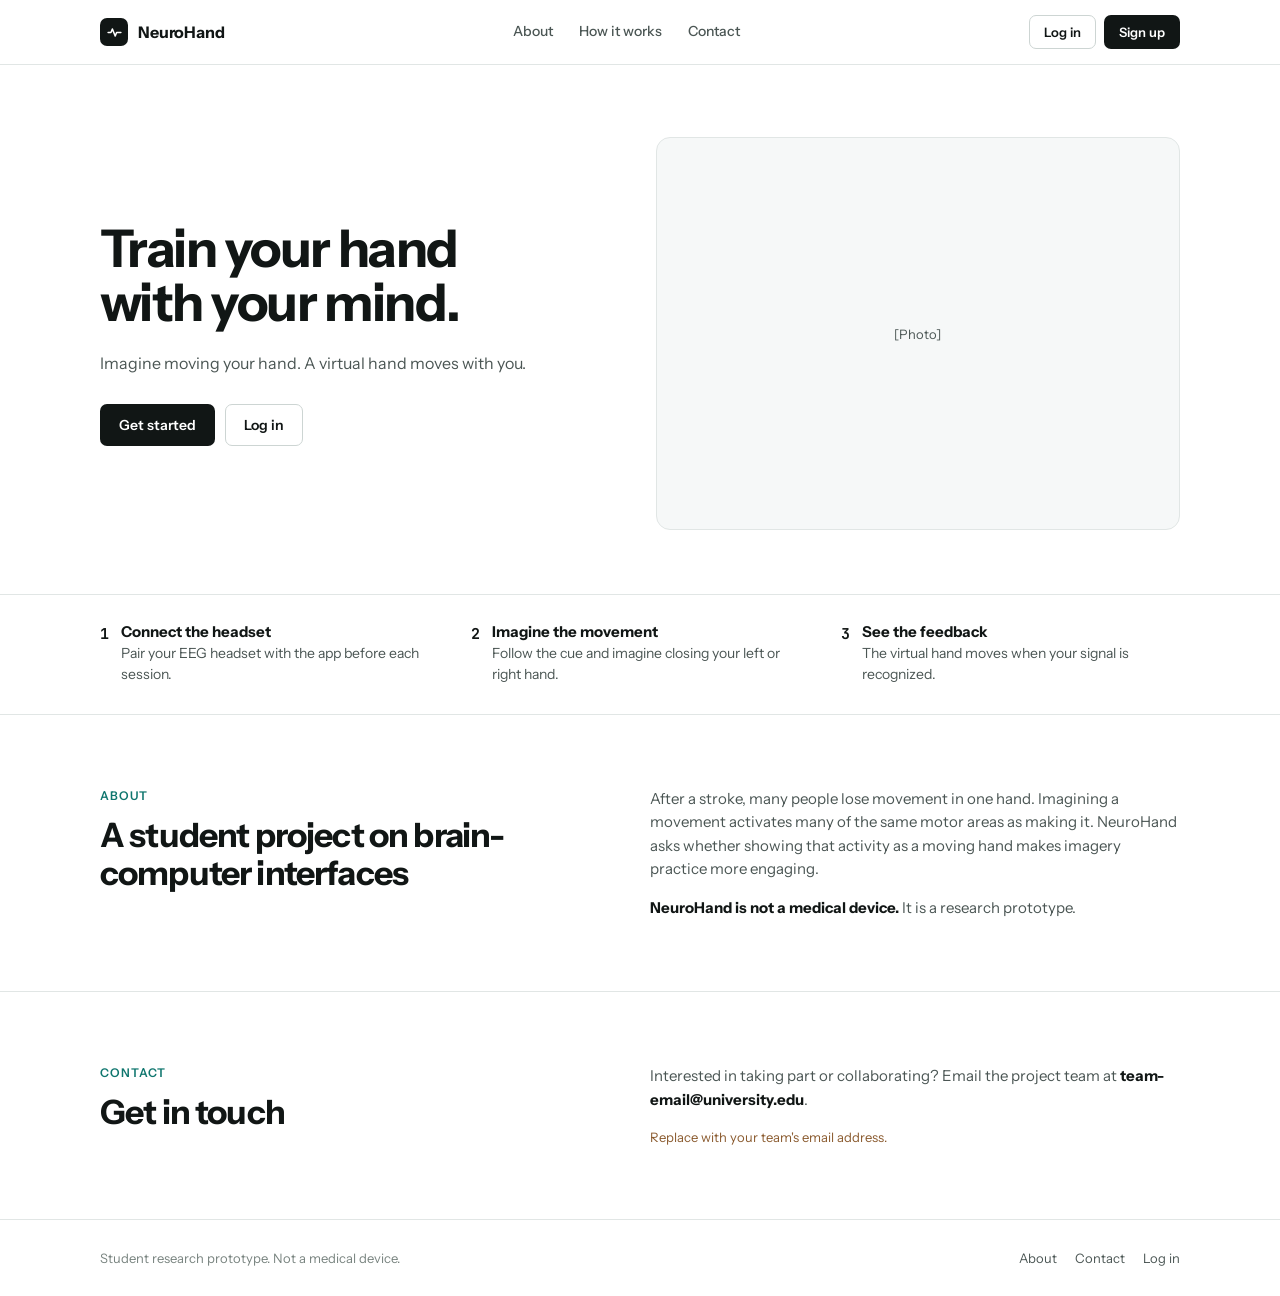
==== index.html @ 87b49965 "Bundle hand models as a script so every host serves them Co-Authored-By: Claude Opus 5.5 <noreply@an" ====
<!doctype html>
<html lang="en">
<head>
  <meta charset="utf-8">
  <meta name="viewport" content="width=device-width, initial-scale=1, viewport-fit=cover">
  <title>NeuroHand</title>
  <script>try{var d=document.documentElement,t=localStorage.getItem("nh.theme");if(t==="light"||t==="dark"||t==="walnut")d.setAttribute("data-nh-theme",t);if(localStorage.getItem("nh.textsize")==="large")d.classList.add("large-text");if(localStorage.getItem("nh.lang")==="th"){d.lang="th";d.classList.add("nh-i18n-wait");setTimeout(function(){d.classList.remove("nh-i18n-wait")},1500);var l=document.createElement("link");l.rel="stylesheet";l.href="https://fonts.googleapis.com/css2?family=IBM+Plex+Sans+Thai:wght@400;500;600;700&display=swap";document.head.appendChild(l)}}catch(e){}</script>
  <link rel="preconnect" href="https://fonts.googleapis.com">
  <link rel="preconnect" href="https://fonts.gstatic.com" crossorigin>
  <link rel="stylesheet" href="https://fonts.googleapis.com/css2?family=Instrument+Sans:wght@400;500;600;700&family=JetBrains+Mono:wght@400;500;600&display=swap">
  <link rel="stylesheet" href="css/style.css?v=20261105d">
</head>
<body>
<header class="site-header"><div class="wrap header-row">
    <a class="logo" href="index.html"><span class="logo-mark"><svg class="icon" viewBox="0 0 24 24" aria-hidden="true"><path d="M3 12h4l2-5 4 10 2-5h6"/></svg></span>NeuroHand</a>
    <nav class="site-nav" id="site-nav" aria-label="Main"><a href="#about">About</a><a href="#how">How it works</a><a href="#contact">Contact</a></nav>
    <div class="header-actions"><a class="btn btn-ghost btn-sm" href="login.html">Log in</a><a class="btn btn-primary btn-sm" href="login.html?mode=signup">Sign up</a></div>
    <button class="icon-btn menu-btn" data-toggle="site-nav" aria-label="Menu" aria-expanded="false" aria-controls="site-nav"><svg class="icon" viewBox="0 0 24 24" aria-hidden="true"><path d="M3 6h18M3 12h18M3 18h18"/></svg></button>
  </div></header>

  <main id="main">
    <section class="hero"><div class="wrap hero-grid">
      <div>
        <h1>Train your hand with your mind.</h1>
        <p class="lede">Imagine moving your hand. A virtual hand moves with you.</p>
        <div class="hero-actions"><a class="btn btn-primary" href="login.html?mode=signup">Get started</a><a class="btn btn-ghost" href="login.html">Log in</a></div>
      </div>
      <figure style="margin:0">
        <!-- Replace this box with: <img src="images/session.jpg" alt="Participant wearing the EEG headset during a training session"> -->
        <div class="photo-slot">[Photo]</div>
      </figure>
    </div></section>

    <div class="steps-band" id="how"><div class="wrap steps">
      <div class="step"><span class="n">1</span><div><h3>Connect the headset</h3><p>Pair your EEG headset with the app before each session.</p></div></div>
      <div class="step"><span class="n">2</span><div><h3>Imagine the movement</h3><p>Follow the cue and imagine closing your left or right hand.</p></div></div>
      <div class="step"><span class="n">3</span><div><h3>See the feedback</h3><p>The virtual hand moves when your signal is recognized.</p></div></div>
    </div></div>

    <section class="section" id="about"><div class="wrap two-col">
      <div><p class="eyebrow">About</p><h2>A student project on brain-computer interfaces</h2></div>
      <div class="prose"><p>After a stroke, many people lose movement in one hand. Imagining a movement activates many of the same motor areas as making it. NeuroHand asks whether showing that activity as a moving hand makes imagery practice more engaging.</p>
        <p><strong>NeuroHand is not a medical device.</strong> It is a research prototype.</p></div>
    </div></section>

    <section class="section" id="contact"><div class="wrap two-col">
      <div><p class="eyebrow">Contact</p><h2>Get in touch</h2></div>
      <div class="prose"><p>Interested in taking part or collaborating? Email the project team at <strong>team-email@university.edu</strong>.</p>
        <p class="note">Replace with your team's email address.</p></div>
    </div></section>
  </main>

  <footer class="site-footer"><div class="wrap footer-row">
    <span>Student research prototype. Not a medical device.</span>
    <nav aria-label="Footer"><a href="#about">About</a><a href="#contact">Contact</a><a href="login.html">Log in</a></nav>
  </div></footer>
  <script src="js/main.js?v=20261105d"></script>
  <script src="js/i18n.js?v=20261105d"></script>
</body>
</html>
---- css/style.css ----
/* NeuroHand — clinical-calm layout: white public site, quiet grey app canvas with white panels, teal only for signal and action. */
:root {
  --bg: #ffffff;
  --bg-app: #f4f6f6;
  --surface: #ffffff;
  --surface-2: #f6f8f8;
  --line: #e1e6e5;
  --line-strong: #cdd5d3;
  --ink: #111615;
  --ink-2: #4b5654;
  --ink-3: #78837f;
  --teal: #0f766e;
  --teal-strong: #0b5b55;
  --teal-soft: #e6f2f0;
  --teal-line: #9ccfc7;
  --btn: #111615;
  --btn-ink: #ffffff;
  --on-teal: #ffffff;
  --note: #8a5a2e;
  --ok: #1d8a58;
  --warn: #b7791f;
  --bad: #c2410c;
  --ok-soft: #e4f4ec;
  --warn-soft: #fbf1df;
  --bad-soft: #fde9df;
  --trace: #6b7673;
  --focus: #0f766e;

  --font: "Instrument Sans", ui-sans-serif, system-ui, -apple-system, "Segoe UI", Roboto, sans-serif;
  --mono: "JetBrains Mono", ui-monospace, SFMono-Regular, Menlo, Consolas, monospace;

  --r-sm: 7px;
  --r: 10px;
  --r-lg: 14px;
}
@media (prefers-color-scheme: dark) {
  :root:not([data-theme="light"]):not([data-nh-theme="light"]) {
    --bg: #0c1110; --bg-app: #0a0f0e; --surface: #131a19; --surface-2: #182120;
    --line: #243030; --line-strong: #344341; --ink: #e8eeec; --ink-2: #aab6b2; --ink-3: #7d8a86;
    --teal: #3dbcaa; --teal-strong: #6fd6c6; --teal-soft: #13302c; --teal-line: #2b6c62;
    --btn: #e8eeec; --btn-ink: #0c1110; --on-teal: #0a0f0e; --note: #d9a874;
    --ok: #4cc38a; --warn: #e3ac55; --bad: #f08b5f;
    --ok-soft: #12291f; --warn-soft: #2b2212; --bad-soft: #2e1a12; --trace: #8d9a96; --focus: #6fd6c6;
    color-scheme: dark;
  }
}
:root[data-theme="dark"], :root[data-nh-theme="dark"] {
  --bg: #0c1110; --bg-app: #0a0f0e; --surface: #131a19; --surface-2: #182120;
  --line: #243030; --line-strong: #344341; --ink: #e8eeec; --ink-2: #aab6b2; --ink-3: #7d8a86;
  --teal: #3dbcaa; --teal-strong: #6fd6c6; --teal-soft: #13302c; --teal-line: #2b6c62;
  --btn: #e8eeec; --btn-ink: #0c1110; --on-teal: #0a0f0e; --note: #d9a874;
  --ok: #4cc38a; --warn: #e3ac55; --bad: #f08b5f;
  --ok-soft: #12291f; --warn-soft: #2b2212; --bad-soft: #2e1a12; --trace: #8d9a96; --focus: #6fd6c6;
  color-scheme: dark;
}
:root.large-text { font-size: 112.5%; }

*, *::before, *::after { box-sizing: border-box; }
[hidden] { display: none !important; }
html, body { height: 100%; }
body {
  margin: 0;
  background: var(--bg);
  color: var(--ink);
  font-family: var(--font);
  font-size: 0.9375rem;
  line-height: 1.55;
  -webkit-font-smoothing: antialiased;
}
body.in-app { background: var(--bg-app); }
h1, h2, h3, h4 { margin: 0; line-height: 1.15; text-wrap: balance; font-weight: 700; letter-spacing: -0.015em; }
p { margin: 0; }
a { color: var(--teal); text-decoration: none; }
a:hover { text-decoration: underline; }
img { max-width: 100%; }
:focus-visible { outline: 2px solid var(--focus); outline-offset: 2px; border-radius: 4px; }
.num, .mono { font-family: var(--mono); font-variant-numeric: tabular-nums; }
.tnum { font-variant-numeric: tabular-nums; }
.muted { color: var(--ink-2); }
.subtle { color: var(--ink-3); }
.note { color: var(--note); font-size: 0.8125rem; }
.sr-only { position: absolute; width: 1px; height: 1px; overflow: hidden; clip: rect(0 0 0 0); white-space: nowrap; }

.wrap {
  width: 100%;
  max-width: 1120px;
  margin-inline: auto;
  padding-left: max(20px, env(safe-area-inset-left, 0px));
  padding-right: max(20px, env(safe-area-inset-right, 0px));
}

/* ---------- Buttons & form controls ---------- */
.btn {
  display: inline-flex; align-items: center; justify-content: center; gap: 8px;
  min-height: 42px; padding: 0 18px;
  border-radius: var(--r-sm); border: 1px solid transparent;
  font: 600 0.875rem/1 var(--font); cursor: pointer;
  text-decoration: none !important; white-space: nowrap;
  transition: background-color .15s, border-color .15s, color .15s;
}
.btn-primary { background: var(--btn); color: var(--btn-ink); }
.btn-primary:hover { background: var(--teal); color: var(--on-teal); }
.btn-ghost { background: var(--surface); color: var(--ink); border-color: var(--line-strong); }
.btn-ghost:hover { border-color: var(--ink-3); }
.btn-teal { background: var(--teal); color: var(--on-teal); }
.btn-teal:hover { opacity: .9; }
.btn-danger { background: var(--surface); color: var(--bad); border-color: var(--line-strong); }
.btn-danger:hover { border-color: var(--bad); }
.btn-sm { min-height: 34px; padding: 0 14px; font-size: 0.8125rem; }
.btn-block { width: 100%; }
.btn[disabled] { opacity: .45; cursor: not-allowed; }
.link-btn { background: none; border: 0; padding: 0; font: inherit; color: var(--teal); cursor: pointer; font-weight: 600; }
.link-btn:hover { text-decoration: underline; }
.icon-btn {
  display: inline-grid; place-items: center; width: 38px; height: 38px;
  border-radius: var(--r-sm); border: 1px solid var(--line); background: var(--surface); color: var(--ink); cursor: pointer;
}
.icon { width: 18px; height: 18px; flex: none; fill: none; stroke: currentColor; stroke-width: 1.8; stroke-linecap: round; stroke-linejoin: round; }

.field { display: grid; gap: 6px; }
.field-row { display: flex; justify-content: space-between; align-items: baseline; gap: 12px; }
label, .label { font-size: 0.8125rem; font-weight: 600; }
.hint { font-size: 0.8125rem; color: var(--ink-3); }
.input, select.input, textarea.input {
  width: 100%; min-height: 44px; padding: 10px 12px;
  border: 1px solid var(--line-strong); border-radius: var(--r-sm);
  background: var(--surface); color: var(--ink); font: 400 0.9375rem/1.4 var(--font);
}
textarea.input { min-height: 120px; resize: vertical; }
.input:focus { outline: none; border-color: var(--teal); box-shadow: 0 0 0 3px var(--teal-soft); }
.input[aria-invalid="true"] { border-color: var(--bad); }
.error-text { color: var(--bad); font-size: 0.8125rem; }
.check { display: flex; gap: 10px; align-items: flex-start; font-weight: 400; font-size: 0.875rem; color: var(--ink-2); }
.check input { margin-top: 3px; accent-color: var(--teal); width: 16px; height: 16px; }

.role-options { display: grid; gap: 8px; }
.role-option {
  display: flex; gap: 12px; align-items: flex-start; padding: 12px 14px;
  border: 1px solid var(--line-strong); border-radius: var(--r); cursor: pointer; background: var(--surface);
  font-weight: 400;
}
.role-option input { margin-top: 4px; accent-color: var(--teal); width: 16px; height: 16px; }
.role-option strong { display: block; font-size: 0.9rem; }
.role-option span { font-size: 0.8125rem; color: var(--ink-2); }
.role-option:has(input:checked) { border-color: var(--teal); background: var(--teal-soft); }

.seg { display: inline-flex; border: 1px solid var(--line-strong); border-radius: var(--r-sm); overflow: hidden; background: var(--surface); }
.seg button {
  border: 0; background: none; padding: 8px 14px; font: 600 0.8125rem var(--font); color: var(--ink-2); cursor: pointer;
}
.seg button + button { border-left: 1px solid var(--line); }
.seg button[aria-pressed="true"] { background: var(--ink); color: var(--bg); }

.switch { position: relative; display: inline-flex; align-items: center; gap: 10px; cursor: pointer; font-weight: 500; font-size: 0.875rem; }
.switch input { position: absolute; opacity: 0; width: 1px; height: 1px; }
.switch .track { width: 38px; height: 22px; border-radius: 999px; background: var(--line-strong); position: relative; transition: background .15s; flex: none; }
.switch .track::after { content: ""; position: absolute; top: 3px; left: 3px; width: 16px; height: 16px; border-radius: 50%; background: var(--surface); transition: transform .15s; box-shadow: 0 1px 2px rgba(0,0,0,.2); }
.switch input:checked + .track { background: var(--teal); }
.switch input:checked + .track::after { transform: translateX(16px); }
.switch input:focus-visible + .track { outline: 2px solid var(--focus); outline-offset: 2px; }

input[type="range"] { accent-color: var(--teal); width: 100%; }

/* ---------- Status chips ---------- */
.chip { display: inline-flex; align-items: center; gap: 6px; font-size: 0.75rem; font-weight: 600; padding: 3px 9px; border-radius: 999px; background: var(--surface-2); color: var(--ink-2); white-space: nowrap; }
.chip.ok { background: var(--ok-soft); color: var(--ok); }
.chip.warn { background: var(--warn-soft); color: var(--warn); }
.chip.bad { background: var(--bad-soft); color: var(--bad); }
.chip.teal { background: var(--teal-soft); color: var(--teal); }
.dot { width: 7px; height: 7px; border-radius: 50%; background: currentColor; flex: none; }
.status { display: inline-flex; align-items: center; gap: 6px; font-size: 0.8125rem; font-weight: 600; }
.status.ok { color: var(--ok); }
.status.off { color: var(--ink-3); }
.status.off .dot { background: transparent; border: 1.5px solid currentColor; }
.status.warn { color: var(--warn); }
.q-good { color: var(--ok); } .q-fair { color: var(--warn); } .q-poor { color: var(--bad); }

/* ---------- Public site ---------- */
.site-header { border-bottom: 1px solid var(--line); background: var(--bg); position: sticky; top: env(safe-area-inset-top, 0px); z-index: 20; }
.header-row { display: flex; align-items: center; gap: 24px; min-height: 64px; }
.logo { display: inline-flex; align-items: center; gap: 10px; font-weight: 700; font-size: 1rem; color: var(--ink); text-decoration: none !important; letter-spacing: -0.01em; }
.logo-mark { width: 28px; height: 28px; border-radius: 7px; background: var(--btn); color: var(--btn-ink); display: grid; place-items: center; }
.logo-mark .icon { width: 17px; height: 17px; stroke-width: 2.2; }
.site-nav { display: flex; gap: 26px; margin-inline: auto; }
.site-nav a { color: var(--ink-2); font-size: 0.875rem; font-weight: 500; }
.site-nav a:hover, .site-nav a[aria-current="page"] { color: var(--ink); text-decoration: none; }
.site-nav a[aria-current="page"] { box-shadow: inset 0 -2px 0 var(--teal); padding-bottom: 4px; }
.header-actions { display: flex; gap: 8px; }
.menu-btn { display: none; }
@media (max-width: 820px) {
  .site-nav { display: none; position: absolute; left: 0; right: 0; top: 64px; flex-direction: column; gap: 0; background: var(--bg); border-bottom: 1px solid var(--line); padding: 8px max(20px, env(safe-area-inset-left, 0px)) 16px; }
  .site-nav.open { display: flex; }
  .site-nav a { padding: 10px 0; font-size: 1rem; }
  .site-nav a[aria-current="page"] { box-shadow: none; color: var(--teal); }
  .menu-btn { display: inline-grid; margin-left: auto; }
  .header-actions .btn-ghost { display: none; }
}

.hero { padding-block: 72px 64px; }
.hero-grid { display: grid; grid-template-columns: 1fr 1.05fr; gap: 56px; align-items: center; }
.hero h1 { font-size: clamp(2.2rem, 4.6vw, 3.25rem); letter-spacing: -0.03em; line-height: 1.05; }
.hero .lede { margin-top: 20px; color: var(--ink-2); font-size: 1rem; max-width: 34em; }
.hero-actions { display: flex; gap: 10px; flex-wrap: wrap; margin-top: 28px; }
.hero .note { margin-top: 18px; }
.photo-slot {
  aspect-ratio: 4 / 3; max-width: 100%; border-radius: var(--r-lg); background: var(--surface-2);
  border: 1px solid var(--line); display: grid; place-items: center; text-align: center; padding: 24px;
  font-size: 0.8125rem; color: var(--ink-2);
}
.photo-caption { margin-top: 10px; }

.steps-band { border-top: 1px solid var(--line); border-bottom: 1px solid var(--line); background: var(--bg); }
.steps { display: grid; grid-template-columns: repeat(3, 1fr); gap: 32px; padding-block: 28px; }
.step { display: grid; grid-template-columns: auto 1fr; gap: 12px; }
.step .n { font-weight: 700; font-family: var(--mono); color: var(--ink); }
.step h3 { font-size: 0.9375rem; letter-spacing: 0; }
.step p { font-size: 0.875rem; color: var(--ink-2); margin-top: 2px; }

.section { padding-block: 72px; }
.section + .section { border-top: 1px solid var(--line); }
.section-head { max-width: 640px; margin-bottom: 36px; }
.eyebrow { font-size: 0.75rem; font-weight: 600; text-transform: uppercase; letter-spacing: 0.08em; color: var(--teal); margin-bottom: 10px; }
.section h2 { font-size: clamp(1.6rem, 3vw, 2.1rem); letter-spacing: -0.025em; }
.section-head p { margin-top: 12px; color: var(--ink-2); }
.two-col { display: grid; grid-template-columns: 1fr 1fr; gap: 20px; }
.panel { background: var(--surface); border: 1px solid var(--line); border-radius: var(--r-lg); padding: 24px; min-width: 0; }
.panel h3 { font-size: 1.05rem; }
.panel p { color: var(--ink-2); margin-top: 8px; }
.ticks { list-style: none; padding: 0; margin: 14px 0 0; display: grid; gap: 8px; }
.ticks li { display: flex; gap: 10px; font-size: 0.875rem; color: var(--ink-2); }
.ticks li::before { content: ""; width: 6px; height: 6px; border-radius: 50%; background: var(--teal); margin-top: 8px; flex: none; }

.page-hero { padding-block: 64px 24px; }
.page-hero h1 { font-size: clamp(2rem, 4vw, 2.75rem); letter-spacing: -0.03em; }
.page-hero p { margin-top: 14px; color: var(--ink-2); max-width: 40em; font-size: 1rem; }
.prose { max-width: 680px; display: grid; gap: 16px; color: var(--ink-2); }
.prose h2 { color: var(--ink); font-size: 1.35rem; margin-top: 20px; }
.prose strong { color: var(--ink); }

.pipeline { display: grid; grid-template-columns: repeat(5, 1fr); gap: 0; border: 1px solid var(--line); border-radius: var(--r-lg); overflow: hidden; background: var(--surface); }
.pipe { padding: 20px; border-right: 1px solid var(--line); min-width: 0; }
.pipe:last-child { border-right: 0; }
.pipe .n { font-family: var(--mono); font-size: 0.75rem; color: var(--teal); font-weight: 500; }
.pipe h3 { font-size: 0.95rem; margin-top: 6px; }
.pipe p { font-size: 0.8125rem; color: var(--ink-2); margin-top: 6px; }
.pipe .spec { font-family: var(--mono); font-size: 0.75rem; color: var(--ink); margin-top: 10px; background: var(--surface-2); border-radius: 5px; padding: 6px 8px; }

.timeline { display: flex; height: 54px; border-radius: var(--r); overflow: hidden; border: 1px solid var(--line); }
.timeline div { display: grid; align-content: center; padding: 0 12px; font-size: 0.8125rem; font-weight: 600; border-right: 1px solid var(--line); min-width: 0; }
.timeline div:last-child { border-right: 0; }
.timeline small { font-family: var(--mono); font-weight: 400; color: var(--ink-2); font-size: 0.72rem; }
.tl-rest { background: var(--surface-2); }
.tl-cue { background: var(--surface); }
.tl-mi { background: var(--teal-soft); color: var(--teal-strong); }
.tl-fb { background: var(--surface); }

.refs { display: grid; gap: 14px; padding: 0; margin: 0; list-style: none; counter-reset: ref; }
.refs li { counter-increment: ref; display: grid; grid-template-columns: 28px 1fr; font-size: 0.875rem; color: var(--ink-2); }
.refs li::before { content: "[" counter(ref) "]"; font-family: var(--mono); font-size: 0.75rem; color: var(--ink-3); padding-top: 2px; }
.refs em { color: var(--ink); font-style: normal; font-weight: 600; }

.phase-list { display: grid; gap: 0; border-left: 2px solid var(--line); margin-left: 6px; }
.phase { position: relative; padding: 0 0 26px 24px; }
.phase::before { content: ""; position: absolute; left: -7px; top: 4px; width: 12px; height: 12px; border-radius: 50%; background: var(--surface); border: 2px solid var(--line-strong); }
.phase.now::before { background: var(--teal); border-color: var(--teal); }
.phase h3 { font-size: 1rem; display: flex; gap: 10px; align-items: center; flex-wrap: wrap; }
.phase p { color: var(--ink-2); font-size: 0.875rem; margin-top: 4px; max-width: 60ch; }

.site-footer { border-top: 1px solid var(--line); padding-block: 28px; font-size: 0.8125rem; color: var(--ink-3); }
.footer-row { display: flex; justify-content: space-between; gap: 16px; flex-wrap: wrap; align-items: center; }
.footer-row nav { display: flex; gap: 18px; flex-wrap: wrap; }
.footer-row nav a { color: var(--ink-2); }

/* ---------- Auth ---------- */
.auth-page { min-height: 100%; display: flex; flex-direction: column; }
.auth-top { display: flex; justify-content: space-between; align-items: center; min-height: 64px; }
.auth-top a.back { color: var(--ink-2); font-size: 0.875rem; }
.auth-main { flex: 1; display: grid; place-items: start center; padding-block: 40px 64px; }
.auth-card { width: 100%; max-width: 400px; display: grid; gap: 18px; }
.auth-card h1 { font-size: 1.75rem; }
.auth-card .sub { font-size: 0.875rem; color: var(--ink-2); margin-top: 6px; }
.auth-card form { display: grid; gap: 16px; }
.form-msg { padding: 12px 14px; border-radius: var(--r); background: var(--teal-soft); color: var(--teal-strong); font-size: 0.875rem; }

/* ---------- App shell ---------- */
.app { display: grid; grid-template-columns: 228px 1fr; min-height: 100%; }
.sidebar {
  background: var(--surface); border-right: 1px solid var(--line); display: flex; flex-direction: column;
  padding: 16px 12px; position: sticky; top: 0; height: 100vh; height: 100dvh;
}
.sidebar .logo { padding: 4px 8px 20px; }
.side-nav { display: grid; gap: 2px; }
.side-nav a, .side-nav button {
  display: flex; align-items: center; gap: 10px; padding: 9px 10px; border-radius: var(--r-sm);
  color: var(--ink-2); font: 500 0.875rem var(--font); text-decoration: none !important; border: 0; background: none; cursor: pointer; width: 100%; text-align: left;
}
.side-nav a:hover, .side-nav button:hover { background: var(--surface-2); color: var(--ink); }
.side-nav a[aria-current="page"] { background: var(--btn); color: var(--btn-ink); }
.side-sep { height: 1px; background: var(--line); margin: 14px 4px; }
.side-foot { margin-top: auto; display: grid; gap: 14px; padding: 12px 6px 0; }
.side-device { font-size: 0.75rem; display: grid; gap: 4px; }
.side-device .row { display: flex; justify-content: space-between; align-items: center; gap: 8px; }
.side-device .meta { display: flex; gap: 12px; color: var(--ink-2); }
.user-chip { display: flex; gap: 10px; align-items: center; border-top: 1px solid var(--line); padding-top: 12px; }
.avatar { width: 30px; height: 30px; border-radius: 50%; background: var(--surface-2); border: 1px solid var(--line); display: grid; place-items: center; font-size: 0.7rem; font-weight: 700; flex: none; }
.user-chip strong { display: block; font-size: 0.8125rem; line-height: 1.2; }
.user-chip span { font-size: 0.75rem; color: var(--ink-3); }
.battery { display: inline-flex; align-items: center; gap: 5px; }
.batt { width: 20px; height: 10px; border: 1.5px solid currentColor; border-radius: 2px; position: relative; display: inline-block; color: var(--ink-2); }
.batt::after { content: ""; position: absolute; right: -4px; top: 2px; width: 2px; height: 3px; background: currentColor; border-radius: 0 1px 1px 0; }
.batt i { position: absolute; left: 1px; top: 1px; bottom: 1px; background: var(--ok); border-radius: 1px; }

.app-col { min-width: 0; }
.app-top { display: none; }
.main { min-width: 0; padding: 32px max(24px, env(safe-area-inset-right, 0px)) 48px max(24px, env(safe-area-inset-left, 0px)); }
.main-inner { max-width: 1080px; display: grid; gap: 20px; }
.page-title { display: flex; justify-content: space-between; align-items: flex-start; gap: 16px; flex-wrap: wrap; }
.page-title h1 { font-size: 1.75rem; }
.page-title p { color: var(--ink-2); margin-top: 6px; font-size: 0.9rem; max-width: 52ch; }

@media (max-width: 900px) {
  .app { grid-template-columns: 1fr; }
  .sidebar { position: fixed; inset: 0 auto 0 0; width: 260px; z-index: 40; transform: translateX(-100%); transition: transform .2s; padding-top: max(16px, env(safe-area-inset-top, 0px)); }
  .app.nav-open .sidebar { transform: none; box-shadow: 0 0 0 100vmax rgba(0,0,0,.35); }
  .app-top {
    display: flex; align-items: center; gap: 12px; min-height: 56px; position: sticky; top: env(safe-area-inset-top, 0px); z-index: 30;
    background: var(--surface); border-bottom: 1px solid var(--line);
    padding-left: max(16px, env(safe-area-inset-left, 0px)); padding-right: max(16px, env(safe-area-inset-right, 0px));
  }
  .app-top .status { margin-left: auto; }
  .main { padding: 20px max(16px, env(safe-area-inset-right, 0px)) 40px max(16px, env(safe-area-inset-left, 0px)); }
}

.card { background: var(--surface); border: 1px solid var(--line); border-radius: var(--r-lg); padding: 22px; min-width: 0; }
.card-head { display: flex; justify-content: space-between; align-items: flex-start; gap: 12px; margin-bottom: 14px; flex-wrap: wrap; }
.card h2 { font-size: 1.1rem; letter-spacing: -0.01em; }
.card h3 { font-size: 0.95rem; letter-spacing: 0; }
.card .desc { color: var(--ink-2); font-size: 0.875rem; margin-top: 4px; }
.grid-2 { display: grid; grid-template-columns: 1fr 1fr; gap: 20px; }
.grid-main { display: grid; grid-template-columns: minmax(0, 1.55fr) minmax(0, 1fr); gap: 20px; align-items: start; }
.grid-side { display: grid; grid-template-columns: minmax(0, 1fr) 260px; gap: 28px; align-items: start; }
.stack { display: grid; gap: 20px; }

.kv { display: grid; grid-template-columns: repeat(3, 1fr); gap: 14px; margin-top: 14px; }
.kv dt { font-size: 0.75rem; color: var(--ink-3); }
.kv dd { margin: 2px 0 0; font-weight: 600; display: flex; align-items: center; gap: 6px; }

.meter { height: 6px; background: var(--line); border-radius: 999px; overflow: hidden; }
.meter i { display: block; height: 100%; background: var(--teal); border-radius: inherit; transition: width .2s; }
.meter-label { display: flex; justify-content: space-between; font-size: 0.8125rem; color: var(--ink-2); margin-bottom: 6px; }

.table-wrap { overflow-x: auto; }
table.data { width: 100%; border-collapse: collapse; font-size: 0.875rem; }
.data th { text-align: left; font-weight: 500; color: var(--ink-3); font-size: 0.8125rem; padding: 10px 12px; border-bottom: 1px solid var(--line); white-space: nowrap; }
.data td { padding: 12px; border-bottom: 1px solid var(--line); white-space: nowrap; }
.data tr:last-child td { border-bottom: 0; }
.data .r { text-align: right; }
.data td:first-child, .data th:first-child { padding-left: 0; }
.data td:last-child, .data th:last-child { padding-right: 0; }
.data tbody tr.clickable { cursor: pointer; }
.data tbody tr.clickable:hover td { background: var(--surface-2); }
.data tbody tr[aria-selected="true"] td { background: var(--teal-soft); }

.stats { display: grid; grid-template-columns: repeat(4, 1fr); gap: 0; border: 1px solid var(--line); border-radius: var(--r-lg); background: var(--surface); overflow: hidden; }
.stat { padding: 18px 20px; border-right: 1px solid var(--line); min-width: 0; }
.stat:last-child { border-right: 0; }
.stat .k { font-size: 0.8125rem; color: var(--ink-3); }
.stat .v { font-size: 1.6rem; font-weight: 700; letter-spacing: -0.02em; margin-top: 4px; font-variant-numeric: tabular-nums; }
.stat .s { font-size: 0.8125rem; color: var(--ink-2); }
.up { color: var(--ok); }

.banner { display: flex; gap: 14px; align-items: center; justify-content: space-between; flex-wrap: wrap; padding: 14px 18px; border-radius: var(--r-lg); background: var(--warn-soft); border: 1px solid transparent; font-size: 0.875rem; }
.banner strong { display: block; }
.device-strip { display: flex; gap: 22px; align-items: center; flex-wrap: wrap; padding: 12px 18px; background: var(--surface); border: 1px solid var(--line); border-radius: var(--r-lg); font-size: 0.8125rem; color: var(--ink-2); }
.device-strip .push { margin-left: auto; }

.side-help h3 { font-size: 0.875rem; margin-bottom: 10px; }
.side-help ol { margin: 0; padding-left: 18px; display: grid; gap: 6px; font-size: 0.8125rem; color: var(--ink-2); }

/* ---------- Training ---------- */
.trial-card { display: grid; gap: 18px; }
.trial-top { display: flex; justify-content: space-between; font-size: 0.8125rem; font-weight: 600; }
.trial-top .phase-label { color: var(--ink-3); font-weight: 500; }
.prompt { text-align: center; min-height: 92px; display: grid; align-content: center; gap: 2px; }
.prompt .small { color: var(--ink-2); font-size: 1rem; }
.prompt .big { font-size: clamp(2rem, 4vw, 2.6rem); font-weight: 700; letter-spacing: -0.03em; }
.fixation { font-size: 2.6rem; font-weight: 300; color: var(--ink-3); line-height: 1; }
.hands { display: flex; justify-content: center; gap: clamp(24px, 8vw, 72px); }
.hand-wrap { display: grid; justify-items: center; gap: 6px; font-size: 0.8125rem; color: var(--ink-3); }
.hand-wrap.target { color: var(--teal); font-weight: 600; }
.hand { width: clamp(96px, 16vw, 128px); height: auto; --close: 0; overflow: visible; }
.hand .part { fill: var(--surface); stroke: var(--line-strong); stroke-width: 2.4; transition: fill .2s, stroke .2s; }
.hand-wrap.target .hand .part { stroke: var(--teal); }
.hand.active .part { fill: var(--teal); stroke: var(--teal); }
.hand .finger { transform-box: fill-box; transform-origin: 50% 100%; transform: scaleY(calc(1 - var(--close) * 0.62)); transition: transform .12s linear; }
.hand .thumb { transform-box: fill-box; transform-origin: 20% 90%; transform: rotate(calc(var(--close) * -38deg)); transition: transform .12s linear; }
.result-line { text-align: center; font-size: 0.9rem; color: var(--ink-2); min-height: 1.5em; }
.result-line strong { color: var(--teal); }
.trial-actions { display: flex; justify-content: center; gap: 10px; flex-wrap: wrap; }

.eeg-canvas { width: 100%; height: 150px; display: block; }
.eeg-canvas.tall { height: 340px; }
.out-row { display: grid; grid-template-columns: 48px 1fr 44px; gap: 10px; align-items: center; font-size: 0.8125rem; margin-top: 8px; }
.out-row .meter { height: 8px; }
.out-row .meter.right i { background: var(--ink-3); }
.thresh-wrap { position: relative; }
.thresh-mark { position: absolute; top: -3px; bottom: -3px; width: 2px; background: var(--ink); opacity: .5; }

.summary-grid { display: grid; grid-template-columns: repeat(3, 1fr); gap: 12px; margin: 18px 0; }
.summary-grid div { background: var(--surface-2); border-radius: var(--r); padding: 14px; }
.summary-grid .v { font-size: 1.5rem; font-weight: 700; }
.summary-grid .k { font-size: 0.8125rem; color: var(--ink-3); }

/* ---------- Device ---------- */
.device-list { display: grid; gap: 10px; margin-top: 14px; }
.device-row { display: flex; align-items: center; gap: 14px; padding: 14px; border: 1px solid var(--line); border-radius: var(--r); flex-wrap: wrap; }
.device-row .info { flex: 1; min-width: 180px; }
.device-row .info strong { display: block; font-size: 0.9rem; }
.device-row .info span { font-size: 0.8125rem; color: var(--ink-2); }
.spinner { width: 16px; height: 16px; border: 2px solid var(--line-strong); border-top-color: var(--teal); border-radius: 50%; animation: spin .8s linear infinite; display: inline-block; vertical-align: -3px; }
@keyframes spin { to { transform: rotate(360deg); } }
.electrodes { display: grid; grid-template-columns: 170px 1fr; gap: 22px; align-items: center; margin-top: 8px; }
.head-svg { width: 100%; max-width: 170px; height: auto; }
.head-svg .scalp { fill: var(--surface-2); stroke: var(--line-strong); stroke-width: 1.5; }
.head-svg .guide { fill: none; stroke: var(--line); stroke-width: 1; stroke-dasharray: 3 3; }
.head-svg text { font: 600 9px var(--mono); fill: var(--ink); }
.head-svg .el-good { fill: var(--ok-soft); stroke: var(--ok); stroke-width: 2; }
.head-svg .el-fair { fill: var(--warn-soft); stroke: var(--warn); stroke-width: 2; }
.head-svg .el-poor { fill: var(--bad-soft); stroke: var(--bad); stroke-width: 2; }
.head-svg .el-off { fill: var(--surface); stroke: var(--line-strong); stroke-width: 1.5; }
.head-svg .ref { fill: var(--surface); stroke: var(--ink-3); stroke-width: 1.5; }

/* ---------- Monitor ---------- */
.toolbar { display: flex; gap: 14px 22px; align-items: center; flex-wrap: wrap; padding: 12px 16px; border: 1px solid var(--line); border-radius: var(--r-lg); background: var(--surface); font-size: 0.8125rem; }
.toolbar .group { display: flex; gap: 8px; align-items: center; }
.toolbar .lbl { color: var(--ink-3); }
.band-row { display: grid; grid-template-columns: 30px 1fr 1fr; gap: 10px; align-items: center; font-size: 0.8125rem; margin-top: 10px; }
.band-row .meter { height: 8px; }
.band-row .meter.beta i { background: var(--ink-3); }
.band-head { display: grid; grid-template-columns: 30px 1fr 1fr; gap: 10px; font-size: 0.72rem; color: var(--ink-3); }
.log { font-family: var(--mono); font-size: 0.75rem; display: grid; gap: 4px; max-height: 160px; overflow: auto; color: var(--ink-2); }

/* ---------- Charts ---------- */
.chart { width: 100%; height: auto; display: block; overflow: visible; }
.chart .grid line { stroke: var(--line); }
.chart .axis text { font: 400 11px var(--mono); fill: var(--ink-3); }
.chart .chance { stroke: var(--ink-3); stroke-dasharray: 4 4; }
.chart .chance-label { font: 500 11px var(--font); fill: var(--ink-3); }
.chart .area { fill: var(--teal); opacity: .1; }
.chart .line { fill: none; stroke: var(--teal); stroke-width: 2.2; stroke-linejoin: round; stroke-linecap: round; }
.chart .pt { fill: var(--surface); stroke: var(--teal); stroke-width: 2; }
.chart .pt.last { fill: var(--teal); }
.chart .val { font: 600 12px var(--font); fill: var(--ink); }
.spark { width: 72px; height: 22px; }
.spark path { fill: none; stroke: var(--teal); stroke-width: 1.6; }
.lr-bars { display: grid; gap: 12px; }
.lr-bars .row { display: grid; grid-template-columns: 76px 1fr 44px; gap: 10px; align-items: center; font-size: 0.875rem; }
.lr-bars .meter { height: 10px; }

/* ---------- Settings ---------- */
.settings-list { display: grid; }
.setting { display: flex; justify-content: space-between; align-items: center; gap: 20px; padding: 16px 0; border-bottom: 1px solid var(--line); flex-wrap: wrap; }
.setting:last-child { border-bottom: 0; padding-bottom: 0; }
.setting:first-child { padding-top: 0; }
.setting .txt { min-width: 0; flex: 1 1 260px; }
.setting .txt strong { display: block; font-size: 0.9rem; font-weight: 600; }
.setting .txt span { font-size: 0.8125rem; color: var(--ink-2); }
.setting .ctl { flex: none; }
.setting .ctl.wide { flex: 0 1 240px; display: flex; gap: 10px; align-items: center; }
.confirm { display: flex; gap: 10px; align-items: center; flex-wrap: wrap; }

.toast {
  position: fixed; left: 50%; bottom: calc(24px + env(safe-area-inset-bottom, 0px)); transform: translateX(-50%);
  background: var(--btn); color: var(--btn-ink); padding: 10px 16px; border-radius: var(--r); font-size: 0.875rem; z-index: 60;
  box-shadow: 0 6px 20px rgba(0,0,0,.18);
}

/* ---------- Responsive ---------- */
@media (max-width: 960px) {
  .hero-grid, .grid-main, .grid-side, .two-col, .grid-2 { grid-template-columns: 1fr; }
  .pipeline { grid-template-columns: 1fr; }
  .pipe { border-right: 0; border-bottom: 1px solid var(--line); }
  .pipe:last-child { border-bottom: 0; }
  .stats { grid-template-columns: 1fr 1fr; }
  .stat:nth-child(2) { border-right: 0; }
  .stat:nth-child(-n+2) { border-bottom: 1px solid var(--line); }
}
@media (max-width: 640px) {
  .hero { padding-block: 40px; }
  .steps { grid-template-columns: 1fr; gap: 18px; }
  .kv { grid-template-columns: 1fr 1fr; }
  .summary-grid { grid-template-columns: 1fr 1fr; }
  .electrodes { grid-template-columns: 1fr; justify-items: center; }
  .timeline div { padding: 0 6px; font-size: 0.72rem; }
  .section { padding-block: 48px; }
}
@media (prefers-reduced-motion: reduce) {
  *, *::before, *::after { transition: none !important; animation-duration: 0.01ms !important; }
}
:root.reduce-motion *, :root.reduce-motion *::before, :root.reduce-motion *::after { transition: none !important; }

/* ---------- Static site additions ---------- */
.side-nav .soon { margin-left: auto; font-size: 0.6875rem; color: var(--ink-3); font-weight: 500; }
.side-nav a.is-soon { pointer-events: none; opacity: .75; }
.head-actions { display: flex; gap: 10px; align-items: center; flex-wrap: wrap; }
.head-actions label { font-size: 0.8125rem; }
.select { min-height: 36px; padding: 6px 30px 6px 10px; border: 1px solid var(--line-strong); border-radius: var(--r-sm); background: var(--surface); color: var(--ink); font: 500 0.8125rem var(--font); }
.stats.compact .stat { padding: 14px 18px; }
.stats.compact .v { font-size: 1.25rem; }
.stats.compact .v small { font-size: 0.8125rem; font-weight: 500; color: var(--ink-2); letter-spacing: 0; }
.legend { display: flex; gap: 16px; font-size: 0.8125rem; color: var(--ink-2); margin-top: 6px; }
.legend span { display: inline-flex; align-items: center; gap: 6px; }
.legend i { width: 10px; height: 10px; border-radius: 2px; display: inline-block; }
.legend .l, .bars .l { background: var(--teal); fill: var(--teal); }
.legend .r, .bars .r { background: var(--ink); fill: var(--ink); }
.bars .lbl { font: 500 11px var(--font); fill: var(--ink-2); }
.bars .wk { font: 500 11px var(--font); fill: var(--ink-3); }
.notes { display: grid; gap: 10px; }
.notes textarea { min-height: 220px; }
.notes .saved { font-size: 0.8125rem; color: var(--ok); }
.static-trace { width: 100%; height: 150px; display: block; }
.static-trace path { fill: none; stroke: var(--trace); stroke-width: 1.2; }
.static-trace path.hl { stroke: var(--teal); stroke-width: 1.5; }
.static-trace text { font: 600 11px var(--mono); fill: var(--ink-2); }
.static-trace line { stroke: var(--line); }
.trace-wrap { display: grid; grid-template-columns: 30px 1fr; gap: 4px; }
.trace-labels { display: grid; grid-template-rows: repeat(3, 1fr); align-items: center; font: 600 11px var(--mono); color: var(--ink-2); }
.static-trace path { vector-effect: non-scaling-stroke; }
.static-trace line { vector-effect: non-scaling-stroke; }

/* ---------- Full-screen training simulation (fixed dark scene, both themes) ---------- */
.title-actions { display: flex; gap: 10px; flex-wrap: wrap; }
.title-actions .btn .icon { width: 16px; height: 16px; margin-right: 6px; }
body.sim-on { overflow: hidden; }
.sim {
  position: fixed; inset: 0; z-index: 100; overflow: hidden; color: #f3ece4; color-scheme: dark;
  font-family: var(--font);
  background:
    repeating-linear-gradient(92deg, rgba(255,255,255,.018) 0 2px, transparent 2px 9px),
    radial-gradient(ellipse 80% 70% at 50% 38%, #6e4a31 0%, #4a3020 55%, #261911 100%);
}
.sim-hud { position: absolute; top: 0; left: 0; right: 0; display: flex; justify-content: space-between; align-items: center; gap: 12px;
  padding: calc(14px + env(safe-area-inset-top, 0px)) max(18px, env(safe-area-inset-right, 0px)) 0 max(18px, env(safe-area-inset-left, 0px)); }
.sim-count { font: 500 .8125rem var(--mono); color: rgba(243,236,228,.7); }
.sim-exit { display: inline-flex; align-items: center; gap: 8px; min-height: 36px; padding: 6px 14px; border-radius: 999px;
  border: 1px solid rgba(243,236,228,.28); background: rgba(20,12,8,.35); color: #f3ece4; font: 600 .8125rem var(--font); cursor: pointer; }
.sim-exit:hover { background: rgba(20,12,8,.6); }
.sim-exit:focus-visible { outline: 2px solid #f3ece4; outline-offset: 2px; }
.sim-exit .icon { width: 16px; height: 16px; }
.sim-cue { position: absolute; left: 0; right: 0; top: 11%; display: grid; justify-items: center; gap: 6px; text-align: center; padding-inline: 16px; }
.sim-cue-big { font-size: clamp(1.8rem, 5vw, 3.2rem); font-weight: 600; letter-spacing: -0.01em; line-height: 1.1; text-wrap: balance; }
.sim-cue-sub { font-size: clamp(.875rem, 1.6vw, 1.05rem); color: rgba(243,236,228,.72); min-height: 1.4em; }
.sim-cue-big.hit { color: #9fe3cf; }
.sim-object { position: absolute; left: 50%; top: 40%; width: clamp(54px, 7vw, 92px); transform: translateX(-50%); }
.sim-hand-wrap { position: absolute; bottom: -9vh; height: min(62vh, 92vw); aspect-ratio: 200 / 320; }
.sim-hand-wrap.left { left: 50%; transform: translateX(-118%) rotate(10deg); transform-origin: 50% 100%; }
.sim-hand-wrap.right { left: 50%; transform: translateX(18%) rotate(-10deg); transform-origin: 50% 100%; }
.sim-hand { width: 100%; height: 100%; overflow: visible; --c: 0; filter: drop-shadow(0 14px 18px rgba(0,0,0,.45)); }
.sim-hand .arm, .sim-hand .sf, .sim-hand .st, .sim-hand .palm { fill: #efe4da; stroke: rgba(90,60,40,.22); stroke-width: 1.5; }
.sim-hand .knuckle { fill: none; stroke: rgba(90,60,40,.18); stroke-width: 2; stroke-linecap: round; opacity: calc(var(--c) * 1.4); }
.sim-hand .sf { transform-box: fill-box; transform-origin: 50% 100%; transform: scaleY(calc(1 - var(--c) * .68)); transition: transform .1s linear; }
.sim-hand .st { transform-box: fill-box; transform-origin: 50% 100%; transform: rotate(calc(var(--c) * -48deg)) scaleY(calc(1 - var(--c) * .3)); transition: transform .1s linear; }
.sim-hand-wrap.cued .sim-hand { filter: drop-shadow(0 14px 18px rgba(0,0,0,.45)) drop-shadow(0 0 22px rgba(159,227,207,.45)); }
.sim-foot { position: absolute; left: 0; right: 0; bottom: 0; display: grid; justify-items: center; gap: 8px; font-size: .75rem; color: rgba(243,236,228,.6);
  padding: 0 16px calc(14px + env(safe-area-inset-bottom, 0px)); }
.sim-meter { width: min(240px, 60vw); height: 5px; border-radius: 3px; background: rgba(243,236,228,.18); overflow: hidden; }
.sim-meter i { display: block; height: 100%; width: 0; background: #9fe3cf; transition: width .1s linear; }
@media (max-width: 560px) { .sim-hand-wrap { height: 46vh; } }
@media (prefers-reduced-motion: reduce) { .sim-hand .sf, .sim-hand .st, .sim-meter i { transition: none; } }

/* ---------- Daily Training Assistant ---------- */
.demo-tag {
  display: inline-flex; align-items: center; font: 600 0.6875rem/1 var(--mono); letter-spacing: 0.08em; text-transform: uppercase;
  padding: 4px 8px; border-radius: 999px; color: var(--warn); background: var(--warn-soft); border: 1px dashed currentColor;
  white-space: nowrap; vertical-align: middle;
}
h2 .demo-tag { margin-left: 8px; }
.eyebrow-sm { font: 600 0.75rem var(--font); letter-spacing: 0.06em; text-transform: uppercase; color: var(--teal); margin-bottom: 6px; }
.plan-card { display: grid; gap: 20px; border-color: var(--teal-line); padding: 26px; }
.plan-head { display: flex; justify-content: space-between; align-items: flex-start; gap: 12px; flex-wrap: wrap; }
.card .plan-head h2 { font-size: 1.45rem; letter-spacing: -0.02em; }

.checkin { border: 0; padding: 0; margin: 0; min-width: 0; }
.checkin legend { font-weight: 600; font-size: 0.9375rem; padding: 0; margin-bottom: 10px; }
.checkin-options { display: grid; grid-template-columns: repeat(3, minmax(0, 1fr)); gap: 10px; }
.checkin .role-option:has(input:focus-visible) { outline: 2px solid var(--focus); outline-offset: 2px; }
.checkin-card { display: grid; gap: 12px; }
.tc-plan { font-size: 0.875rem; color: var(--ink-2); padding: 10px 14px; border-radius: var(--r); background: var(--teal-soft); }
.tc-plan strong { color: var(--ink); }

.plan-body { display: grid; grid-template-columns: minmax(0, 1fr) minmax(0, 1.05fr); gap: 24px; align-items: start; padding-top: 20px; border-top: 1px solid var(--line); }
.plan-focus .k, .plan-stats dt { font-size: 0.75rem; color: var(--ink-3); font-weight: 500; }
.plan-focus strong { display: block; font-size: 1.5rem; letter-spacing: -0.02em; line-height: 1.2; margin-top: 2px; }
.plan-focus .detail { display: block; font-size: 0.875rem; color: var(--ink-2); margin-top: 4px; }
.plan-focus p { margin-top: 12px; color: var(--ink-2); font-size: 0.9rem; max-width: 52ch; }
.plan-card[data-state="rest"] .plan-body, .plan-card[data-state="rest-day"] .plan-body, .plan-card[data-state="done"] .plan-body { grid-template-columns: 1fr; }
.plan-stats { display: grid; grid-template-columns: repeat(3, minmax(0, 1fr)); margin: 0; border: 1px solid var(--line); border-radius: var(--r); overflow: hidden; }
.plan-stats div { padding: 12px 14px; border-right: 1px solid var(--line); background: var(--surface-2); min-width: 0; }
.plan-stats div:last-child { border-right: 0; }
.plan-stats dd { margin: 4px 0 0; font-weight: 700; font-size: 1.1rem; font-variant-numeric: tabular-nums; line-height: 1.2; }
.plan-stats dd small { display: block; font-size: 0.75rem; font-weight: 500; color: var(--ink-2); margin-top: 2px; }
.rest-list { list-style: none; margin: 14px 0 0; padding: 0; display: grid; gap: 8px; font-size: 0.8125rem; color: var(--ink-2); }
.rest-list li { display: flex; gap: 8px; align-items: flex-start; }
.rest-list .icon { width: 16px; height: 16px; color: var(--teal); margin-top: 2px; }

.notices { display: grid; gap: 8px; }
.notices:empty { display: none; }
.notice { display: flex; gap: 10px; align-items: flex-start; padding: 12px 14px; border-radius: var(--r); font-size: 0.875rem; background: var(--warn-soft); color: var(--ink); }
.notice .icon { color: var(--warn); margin-top: 1px; }
.notice.bad { background: var(--bad-soft); }
.notice.bad .icon { color: var(--bad); }
.notice a { font-weight: 600; white-space: nowrap; }

.why { border: 1px solid var(--line); border-radius: var(--r); }
.why summary { cursor: pointer; padding: 12px 14px; font-weight: 600; font-size: 0.9rem; list-style: none; display: flex; justify-content: space-between; align-items: center; gap: 10px; border-radius: var(--r); }
.why summary::-webkit-details-marker { display: none; }
.why summary::after { content: "+"; font: 500 1.1rem/1 var(--mono); color: var(--ink-3); }
.why[open] summary::after { content: "\2212"; }
.why summary:hover { background: var(--surface-2); }
.why ul { margin: 0; padding: 2px 16px 14px 32px; display: grid; gap: 8px; font-size: 0.875rem; color: var(--ink-2); max-width: 78ch; }
.plan-actions { display: flex; gap: 10px; align-items: center; flex-wrap: wrap; }
.plan-foot { font-size: 0.8125rem; color: var(--ink-3); max-width: 78ch; }
.saved-msg { font-size: 0.8125rem; color: var(--ok); font-weight: 600; }

/* Week calendar */
.week { list-style: none; margin: 0; padding: 0; display: grid; grid-template-columns: repeat(7, minmax(0, 1fr)); gap: 8px; }
.day { border: 1px solid var(--line); border-radius: var(--r); padding: 12px; display: grid; gap: 8px; align-content: start; min-height: 128px; background: var(--surface); min-width: 0; }
.day .dhead { display: grid; gap: 2px; }
.day .dname { font-size: 0.72rem; color: var(--ink-3); font-weight: 600; text-transform: uppercase; letter-spacing: 0.06em; }
.day .ddate { font-size: 1.35rem; font-weight: 700; font-variant-numeric: tabular-nums; line-height: 1; }
.day .chip { justify-self: start; max-width: 100%; }
.day .chip .icon { width: 13px; height: 13px; stroke-width: 2.4; }
.day .dmeta { font-size: 0.75rem; color: var(--ink-2); font-variant-numeric: tabular-nums; }
.day.is-rest { background: repeating-linear-gradient(135deg, var(--surface-2) 0 6px, var(--surface) 6px 12px); }
.day.is-rest .ddate, .day.is-rested .ddate { color: var(--ink-3); }
.day.is-today { border-color: var(--teal); box-shadow: inset 0 0 0 1px var(--teal); }
.week-legend { display: flex; gap: 8px; flex-wrap: wrap; margin-top: 14px; }
.week-legend .icon { width: 13px; height: 13px; stroke-width: 2.4; }
.week-range { font-weight: 600; font-size: 0.875rem; min-width: 150px; text-align: center; }
.week.compact { gap: 6px; margin-top: 16px; }
.week.compact .day { min-height: 0; padding: 8px 4px; justify-items: center; text-align: center; gap: 6px; }
.week.compact .ddate { font-size: 1rem; }
.week.compact .chip { padding: 4px; }
.week.compact .chip span { position: absolute; width: 1px; height: 1px; overflow: hidden; clip: rect(0 0 0 0); white-space: nowrap; }
.week.compact .chip .icon { width: 14px; height: 14px; }

/* Plan form */
.plan-form { display: grid; gap: 18px; }
.plan-form .card-head { margin-bottom: 0; }
.plan-form .card-head .desc { max-width: 48ch; }
.form-grid { display: grid; grid-template-columns: 1fr 1fr; gap: 14px; }
.form-grid.four { grid-template-columns: repeat(4, minmax(0, 1fr)); }
.form-grid label { white-space: nowrap; }
.daypicks-field { border: 0; padding: 0; margin: 0; min-width: 0; }
.daypicks-field legend { padding: 0; margin-bottom: 8px; }
.daypicks { display: flex; flex-wrap: wrap; gap: 8px; }
.daypick { position: relative; cursor: pointer; }
.daypick input { position: absolute; opacity: 0; width: 1px; height: 1px; }
.daypick span { display: inline-grid; place-items: center; min-width: 52px; min-height: 40px; padding: 0 10px; border: 1px solid var(--line-strong); border-radius: var(--r-sm); font-weight: 600; font-size: 0.8125rem; background: var(--surface); color: var(--ink-2); }
.daypick input:checked + span { background: var(--teal-soft); border-color: var(--teal); color: var(--teal-strong); }
.daypick input:focus-visible + span { outline: 2px solid var(--focus); outline-offset: 2px; }
.unit-input { position: relative; }
.unit-input .input { padding-right: 40px; }
.unit-input span { position: absolute; right: 12px; top: 50%; transform: translateY(-50%); font-size: 0.8125rem; color: var(--ink-3); pointer-events: none; }
.stack > .card.side-help h3 { margin-bottom: 10px; }

@media (max-width: 960px) {
  .plan-body { grid-template-columns: 1fr; }
  .form-grid.four { grid-template-columns: 1fr 1fr; }
}
@media (max-width: 760px) {
  .week:not(.compact) { grid-template-columns: 1fr; }
  .week:not(.compact) .day { min-height: 0; grid-template-columns: 52px minmax(0, 1fr); grid-template-rows: auto auto; column-gap: 12px; row-gap: 4px; align-items: center; }
  .week:not(.compact) .dhead { grid-row: 1 / span 2; }
  .week:not(.compact) .dmeta:empty { display: none; }
}
@media (max-width: 640px) {
  .checkin-options { grid-template-columns: 1fr; }
  .plan-card { padding: 18px; }
  .plan-stats dd { font-size: 1rem; }
  .plan-stats div { padding: 10px; }
  .form-grid { grid-template-columns: 1fr; }
  .week-range { min-width: 0; }
}

/* Simulation: HUD controls, rest and summary panel */
.sim-hud-l, .sim-hud-r { display: flex; gap: 10px; align-items: center; flex-wrap: wrap; }
.sim-hud-r { justify-content: flex-end; }
.sim-demo { font: 600 0.6875rem/1 var(--mono); letter-spacing: 0.08em; text-transform: uppercase; padding: 4px 8px; border-radius: 999px; border: 1px dashed rgba(243,236,228,.5); color: rgba(243,236,228,.85); }
.sim-exit[disabled] { opacity: .4; cursor: not-allowed; }
.sim-exit[aria-pressed="true"] { background: rgba(243,236,228,.9); color: #261911; }
.sim-panel {
  position: absolute; left: 50%; top: 50%; transform: translate(-50%, -50%); z-index: 3;
  width: min(440px, calc(100% - 32px)); padding: 28px; border-radius: 16px; text-align: center;
  background: rgba(24,15,10,.86); border: 1px solid rgba(243,236,228,.18); box-shadow: 0 20px 60px rgba(0,0,0,.45);
  display: grid; gap: 10px; justify-items: center;
}
.sim-panel-k { font: 600 .75rem var(--font); letter-spacing: .08em; text-transform: uppercase; color: #9fe3cf; }
.sim-panel h2 { font-size: 1.6rem; }
.sim-panel p { color: rgba(243,236,228,.82); font-size: .9375rem; max-width: 40ch; }
.sim-timer { font: 500 2.6rem/1 var(--mono); color: #f3ece4; margin: 6px 0; }
.sim-panel-actions { display: flex; gap: 10px; flex-wrap: wrap; justify-content: center; margin-top: 6px; }
.sim-btn { display: inline-flex; align-items: center; min-height: 42px; padding: 0 16px; border-radius: 999px; border: 1px solid rgba(243,236,228,.3); background: transparent; color: #f3ece4; font: 600 .875rem var(--font); cursor: pointer; text-decoration: none !important; }
.sim-btn.primary { background: #f3ece4; color: #261911; border-color: #f3ece4; }
.sim-btn[disabled] { opacity: .5; cursor: default; }
.sim-btn:focus-visible { outline: 2px solid #9fe3cf; outline-offset: 2px; }
.sim-panel .sim-panel-foot { font-size: .8125rem; color: rgba(243,236,228,.6); }
.sim:has(.sim-panel:not([hidden])) .sim-cue, .sim:has(.sim-panel:not([hidden])) .sim-foot { visibility: hidden; }

/* ---------- Beginner guide ---------- */
.guide-card { width: 100%; max-width: 640px; display: grid; gap: 24px; background: var(--surface); border: 1px solid var(--line); border-radius: var(--r-lg); padding: 28px; }
.g-progress { display: grid; gap: 8px; }
.g-top { display: flex; justify-content: space-between; align-items: center; font-size: 0.8125rem; }
.g-step { display: grid; gap: 16px; }
.g-step h1 { font-size: 1.6rem; }
.g-step h1:focus { outline: none; }
.lede-sm { color: var(--ink-2); font-size: 1rem; max-width: 60ch; }
.g-points { margin: 0; padding-left: 20px; display: grid; gap: 10px; color: var(--ink-2); font-size: 0.9375rem; }
.g-points strong { color: var(--ink); }
.g-points.compact { gap: 6px; }
.g-tips { display: grid; grid-template-columns: 1fr 1fr; gap: 14px; }
.g-tips > div { background: var(--surface-2); border-radius: var(--r); padding: 14px 16px; }
.g-tips h3 { font-size: 0.875rem; margin-bottom: 8px; }
.g-tips ul { margin: 0; padding-left: 18px; display: grid; gap: 6px; font-size: 0.875rem; color: var(--ink-2); }
.g-headset { display: grid; grid-template-columns: 180px 1fr; gap: 20px; align-items: center; }
.g-head { width: 100%; max-width: 180px; height: auto; }
.g-head .hd { fill: var(--surface-2); stroke: var(--line-strong); stroke-width: 2; }
.g-head .hl { stroke: var(--line-strong); stroke-dasharray: 3 4; }
.g-head .el { fill: var(--teal-soft); stroke: var(--teal); stroke-width: 2; }
.g-head text { font: 600 10px var(--mono); fill: var(--ink); }
.g-head text.lbl { font: 500 10px var(--font); fill: var(--ink-3); }
.g-steps { margin: 0; padding-left: 20px; display: grid; gap: 8px; font-size: 0.9rem; color: var(--ink-2); }
.consent { padding: 12px 14px; border: 1px solid var(--line-strong); border-radius: var(--r); color: var(--ink); font-weight: 500; }
.consent:has(input:checked) { border-color: var(--teal); background: var(--teal-soft); }
.g-practice { display: grid; gap: 16px; padding: 18px; background: var(--surface-2); border-radius: var(--r); }
.g-practice .prompt { min-height: 84px; }
.g-practice .prompt .big { font-size: clamp(1.25rem, 3vw, 1.6rem); }
.g-nav { display: flex; justify-content: space-between; gap: 10px; border-top: 1px solid var(--line); padding-top: 18px; }
.g-nav #g-next { margin-left: auto; }

/* ---------- My plan ---------- */
.plan-tags { display: flex; gap: 8px; align-items: center; flex-wrap: wrap; }
.empty-state { display: grid; gap: 6px; }
.level-card { display: grid; gap: 20px; }
.level-card .card-head { margin-bottom: 0; }
.level-card h2 { font-size: 1.45rem; }
.level-track { list-style: none; margin: 0; padding: 0; display: grid; grid-template-columns: repeat(4, minmax(0, 1fr)); }
.level-track li { display: grid; justify-items: center; gap: 6px; text-align: center; position: relative; font-size: 0.8125rem; color: var(--ink-3); }
.level-track li::before { content: ""; position: absolute; top: 15px; left: -50%; right: 50%; height: 2px; background: var(--line); z-index: 0; }
.level-track li:first-child::before { display: none; }
.level-track li.is-past::before, .level-track li.is-current::before { background: var(--teal); }
.lt-dot { position: relative; z-index: 1; width: 32px; height: 32px; border-radius: 50%; display: grid; place-items: center; font-weight: 700; font-size: 0.8125rem; background: var(--surface); border: 2px solid var(--line-strong); color: var(--ink-3); }
.lt-dot .icon { width: 16px; height: 16px; stroke-width: 2.6; }
.is-past .lt-dot { background: var(--teal); border-color: var(--teal); color: var(--on-teal); }
.is-current .lt-dot { border-color: var(--teal); color: var(--teal); box-shadow: 0 0 0 4px var(--teal-soft); }
.is-current .lt-name { color: var(--ink); font-weight: 700; }
.plan-stats.four { grid-template-columns: repeat(4, minmax(0, 1fr)); }
.level-grid { display: grid; grid-template-columns: 1fr 1fr; gap: 24px; padding-top: 18px; border-top: 1px solid var(--line); }
.level-grid h3 { font-size: 0.95rem; margin-bottom: 10px; }
.next-list, .changes, .limits { list-style: none; margin: 0; padding: 0; display: grid; gap: 8px; font-size: 0.875rem; }
.next-list li { display: grid; grid-template-columns: 18px 1fr auto; gap: 8px; align-items: start; color: var(--ink-2); }
.next-list li .icon { width: 16px; height: 16px; margin-top: 2px; color: var(--ink-3); }
.next-list li.is-done { color: var(--ink); }
.next-list li.is-done .icon { color: var(--ok); stroke-width: 2.4; }
.next-list .nv { font-size: 0.8125rem; color: var(--ink-3); white-space: nowrap; }
.changes li { display: grid; grid-template-columns: 18px 1fr; gap: 8px; }
.changes li .icon { width: 16px; height: 16px; margin-top: 2px; color: var(--teal); stroke-width: 2.4; }
.changes p { color: var(--ink-2); font-size: 0.8125rem; margin-top: 2px; }
.limits li { display: grid; grid-template-columns: 18px 1fr; gap: 8px; color: var(--ink-2); }
.limits .icon { width: 16px; height: 16px; margin-top: 2px; color: var(--teal); }
.insights { margin: 16px 0 0; padding-left: 20px; display: grid; gap: 8px; font-size: 0.9rem; color: var(--ink-2); max-width: 70ch; }
.insights.small { font-size: 0.8125rem; }
.stats.compact .v small { font-size: 0.8125rem; }
.stat .s small { font-size: inherit; }
.lr { display: grid; gap: 16px; margin-top: 14px; }
.lr-top { display: flex; justify-content: space-between; font-size: 0.9rem; margin-bottom: 6px; }
.lr-bars .meter.base i { background: var(--ink-3); }
.chart .pt.muted { stroke: var(--ink-3); }

@media (max-width: 760px) {
  .level-grid { grid-template-columns: 1fr; }
  .plan-stats.four { grid-template-columns: 1fr 1fr; }
  .plan-stats.four div:nth-child(2) { border-right: 0; }
  .plan-stats.four div:nth-child(-n+2) { border-bottom: 1px solid var(--line); }
}
@media (max-width: 640px) {
  .guide-card { padding: 20px; }
  .g-tips, .g-headset { grid-template-columns: 1fr; }
  .g-head { justify-self: center; }
  .level-track .lt-name { font-size: 0.72rem; }
}

/* ---------- Clickable calendar days and day details ---------- */
.week > li { display: grid; min-width: 0; }
button.day, a.day { width: 100%; font: inherit; color: inherit; text-align: left; cursor: pointer; text-decoration: none !important; transition: border-color .15s; }
.week.compact a.day { text-align: center; }
button.day:hover, a.day:hover { border-color: var(--ink-3); }
button.day[aria-pressed="true"] { border-color: var(--ink); box-shadow: inset 0 0 0 1px var(--ink); }
button.day.is-today[aria-pressed="true"] { border-color: var(--teal); box-shadow: inset 0 0 0 2px var(--teal); }
.day-detail { margin-top: 16px; padding-top: 16px; border-top: 1px solid var(--line); display: grid; gap: 12px; }
.dd-head { display: flex; align-items: center; gap: 10px; flex-wrap: wrap; }
.dd-head h3 { font-size: 1rem; }
.dd-head .chip .icon { width: 13px; height: 13px; stroke-width: 2.4; }
.dd-msg { color: var(--ink-2); font-size: 0.9rem; }
.dd-facts { list-style: none; margin: 0; padding: 0; display: flex; flex-wrap: wrap; gap: 8px 24px; font-size: 0.875rem; }
.dd-facts li { display: flex; gap: 8px; }
.dd-facts li > span:first-child { color: var(--ink-3); }

/* ---------- Settings: color mode ---------- */
.setting-col { display: grid; gap: 14px; }
.theme-opts { display: grid; grid-template-columns: repeat(3, minmax(0, 1fr)); gap: 12px; max-width: 620px; }
.theme-opt { position: relative; display: grid; gap: 2px; cursor: pointer; font-weight: 400; }
.theme-opt input { position: absolute; opacity: 0; width: 1px; height: 1px; }
.theme-name { font-weight: 600; font-size: 0.875rem; margin-top: 8px; }
.theme-desc { font-size: 0.75rem; color: var(--ink-3); }
.theme-prev { display: flex; aspect-ratio: 16 / 10; max-width: 100%; border-radius: var(--r); overflow: hidden; border: 2px solid var(--line-strong); transition: border-color .15s; }
.theme-opt:hover .theme-prev { border-color: var(--ink-3); }
.theme-opt input:checked + .theme-prev { border-color: var(--teal); box-shadow: 0 0 0 3px var(--teal-soft); }
.theme-opt input:focus-visible + .theme-prev { outline: 2px solid var(--focus); outline-offset: 3px; }
.tp-side { width: 26%; }
.tp-main { flex: 1; display: grid; align-content: start; gap: 6px; padding: 10%; }
.tp-bar { height: 6px; width: 55%; border-radius: 3px; }
.tp-card { height: 16px; border-radius: 4px; }
.tp-card.short { width: 70%; }
/* Previews use fixed colors on purpose: they show each mode regardless of the current one */
.theme-prev.light { background: #f4f6f6; }
.theme-prev.light .tp-side { background: #ffffff; border-right: 1px solid #e1e6e5; }
.theme-prev.light .tp-bar { background: #111615; }
.theme-prev.light .tp-card { background: #ffffff; border: 1px solid #e1e6e5; }
.theme-prev.dark { background: #0a0f0e; }
.theme-prev.dark .tp-side { background: #131a19; border-right: 1px solid #243030; }
.theme-prev.dark .tp-bar { background: #e8eeec; }
.theme-prev.dark .tp-card { background: #131a19; border: 1px solid #243030; }
.theme-prev.system { background: linear-gradient(135deg, #f4f6f6 0 50%, #0a0f0e 50% 100%); }
.theme-prev.system .tp-side { background: linear-gradient(135deg, #ffffff 0 50%, #131a19 50% 100%); }
.theme-prev.system .tp-bar { background: #3dbcaa; }
.theme-prev.system .tp-card { background: rgba(127,140,137,.35); }
@media (max-width: 640px) { .theme-opts { gap: 8px; } .theme-desc { display: none; } }

/* NeuroHand's own color mode (Settings). Comes last so the user's choice wins over the
   viewer's data-theme and the device preference. */
:root[data-nh-theme="dark"] {
  --bg: #0c1110; --bg-app: #0a0f0e; --surface: #131a19; --surface-2: #182120;
  --line: #243030; --line-strong: #344341; --ink: #e8eeec; --ink-2: #aab6b2; --ink-3: #7d8a86;
  --teal: #3dbcaa; --teal-strong: #6fd6c6; --teal-soft: #13302c; --teal-line: #2b6c62;
  --btn: #e8eeec; --btn-ink: #0c1110; --on-teal: #0a0f0e; --note: #d9a874;
  --ok: #4cc38a; --warn: #e3ac55; --bad: #f08b5f;
  --ok-soft: #12291f; --warn-soft: #2b2212; --bad-soft: #2e1a12; --trace: #8d9a96; --focus: #6fd6c6;
  color-scheme: dark;
}
:root[data-nh-theme="light"] {
  --bg: #ffffff;
  --bg-app: #f4f6f6;
  --surface: #ffffff;
  --surface-2: #f6f8f8;
  --line: #e1e6e5;
  --line-strong: #cdd5d3;
  --ink: #111615;
  --ink-2: #4b5654;
  --ink-3: #78837f;
  --teal: #0f766e;
  --teal-strong: #0b5b55;
  --teal-soft: #e6f2f0;
  --teal-line: #9ccfc7;
  --btn: #111615;
  --btn-ink: #ffffff;
  --on-teal: #ffffff;
  --note: #8a5a2e;
  --ok: #1d8a58;
  --warn: #b7791f;
  --bad: #c2410c;
  --ok-soft: #e4f4ec;
  --warn-soft: #fbf1df;
  --bad-soft: #fde9df;
  --trace: #6b7673;
  --focus: #0f766e;
  color-scheme: light;
}

/* Walnut: warm wood tones from the full-screen training scene, with its mint "recognized" accent */
:root[data-nh-theme="walnut"] {
  --bg: #1d140e; --bg-app: #1a120c; --surface: #2a1d14; --surface-2: #33241a;
  --line: #43311f; --line-strong: #5a4332; --ink: #f3ece4; --ink-2: #d2c4b5; --ink-3: #a8957f;
  --teal: #9fe3cf; --teal-strong: #c4f0e2; --teal-soft: #26332b; --teal-line: #4f7a69;
  --btn: #f3ece4; --btn-ink: #261911; --on-teal: #1d140e; --note: #e3b787;
  --ok: #93d8ab; --warn: #f0b867; --bad: #f29a7a;
  --ok-soft: #233120; --warn-soft: #3b2b17; --bad-soft: #3e2219; --trace: #bba692; --focus: #9fe3cf;
  color-scheme: dark;
}
:root[data-nh-theme="walnut"] body.in-app,
:root[data-nh-theme="walnut"] body {
  background-image: repeating-linear-gradient(92deg, rgba(255,255,255,.014) 0 2px, transparent 2px 9px);
}
.theme-prev.walnut { background: repeating-linear-gradient(92deg, rgba(255,255,255,.03) 0 2px, transparent 2px 7px), #1a120c; }
.theme-prev.walnut .tp-side { background: #2a1d14; border-right: 1px solid #43311f; }
.theme-prev.walnut .tp-bar { background: #9fe3cf; }
.theme-prev.walnut .tp-card { background: #2a1d14; border: 1px solid #43311f; }
.theme-opts { grid-template-columns: repeat(4, minmax(0, 1fr)); max-width: 820px; }
@media (max-width: 640px) { .theme-opts { grid-template-columns: 1fr 1fr; } }

/* ---------- Thai language ---------- */
.nh-i18n-wait body { visibility: hidden; }
:root[lang="th"] { --font: "IBM Plex Sans Thai", "Instrument Sans", ui-sans-serif, system-ui, -apple-system, "Segoe UI", Tahoma, sans-serif; }
:root[lang="th"] h1, :root[lang="th"] h2, :root[lang="th"] h3, :root[lang="th"] h4 { line-height: 1.4; letter-spacing: 0; }
:root[lang="th"] .btn, :root[lang="th"] .chip, :root[lang="th"] .seg button, :root[lang="th"] .sim-btn, :root[lang="th"] .sim-exit { line-height: 1.35; }
:root[lang="th"] .prompt .big, :root[lang="th"] .sim-cue-big, :root[lang="th"] .plan-focus strong { line-height: 1.35; letter-spacing: 0; }
:root[lang="th"] .eyebrow, :root[lang="th"] .eyebrow-sm, :root[lang="th"] .day .dname, :root[lang="th"] .sim-panel-k { letter-spacing: 0.02em; }

/* ---------- Simpler layout ---------- */
.stats.three { grid-template-columns: repeat(3, minmax(0, 1fr)); }
.stats.three .stat:nth-child(2) { border-right: 1px solid var(--line); }
.stats.three .stat:nth-child(-n+2) { border-bottom: 0; }
.stats.three .stat:last-child { border-right: 0; }
.start-card { display: grid; justify-items: center; gap: 14px; text-align: center; padding-block: 28px; }
.start-card .tc-plan { justify-self: stretch; }
.btn-lg { min-height: 52px; padding: 0 28px; font-size: 1rem; }
.btn-lg .icon { width: 18px; height: 18px; }
.level-grid > .plan-stats { align-self: start; }
.plan-head .desc { margin-top: 2px; }
.page-title > .demo-tag { align-self: center; }
#home-lower .week.compact { margin-top: 14px; }
.why summary { font-weight: 500; color: var(--ink-2); }

/* ---------- Live EEG ---------- */
.live-strip .status.off .dot { background: transparent; border: 1.5px solid currentColor; }
.device-strip code, .notice code, .setting code { font: 500 0.8125rem var(--mono); background: var(--surface-2); padding: 1px 6px; border-radius: 4px; }
.sim.is-calibration .sim-meter { visibility: hidden; }

/* ---------- 3D training scene ---------- */
.sim-3d { position: absolute; inset: 0; width: 100%; height: 100%; display: block; }
.sim.has-3d { background: #0d0907; }
.sim.has-3d .sim-hand-wrap, .sim.has-3d .sim-object { visibility: hidden; }
.sim.has-3d .sim-cue-big, .sim.has-3d .sim-cue-sub, .sim.has-3d .sim-count { text-shadow: 0 1px 12px rgba(0,0,0,.65), 0 0 2px rgba(0,0,0,.5); }
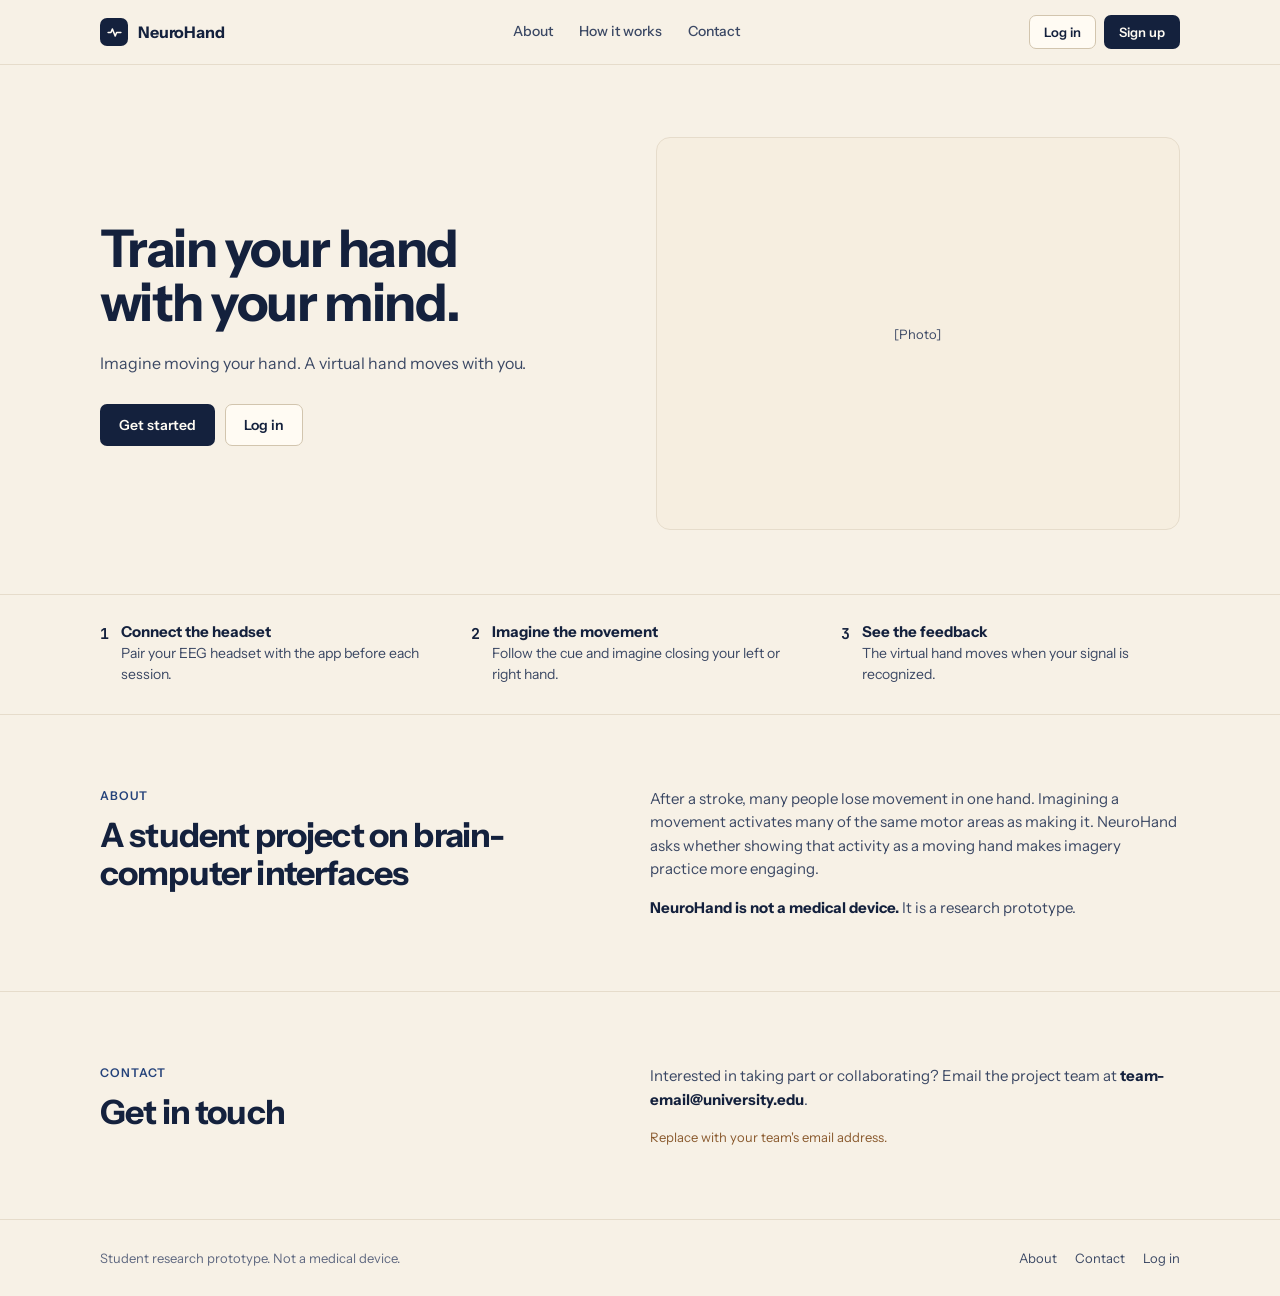
==== commit d8d82561: "Make Navy & Cream the default color theme Co-Authored-By: Claude Opus 5.5 <noreply@anthropic.com> Cl" ====
--- a/index.html
+++ b/index.html
@@ -4,11 +4,11 @@
   <meta charset="utf-8">
   <meta name="viewport" content="width=device-width, initial-scale=1, viewport-fit=cover">
   <title>NeuroHand</title>
-  <script>try{var d=document.documentElement,t=localStorage.getItem("nh.theme");if(t==="light"||t==="dark"||t==="walnut")d.setAttribute("data-nh-theme",t);if(localStorage.getItem("nh.textsize")==="large")d.classList.add("large-text");if(localStorage.getItem("nh.lang")==="th"){d.lang="th";d.classList.add("nh-i18n-wait");setTimeout(function(){d.classList.remove("nh-i18n-wait")},1500);var l=document.createElement("link");l.rel="stylesheet";l.href="https://fonts.googleapis.com/css2?family=IBM+Plex+Sans+Thai:wght@400;500;600;700&display=swap";document.head.appendChild(l)}}catch(e){}</script>
+  <script>try{var d=document.documentElement,t=localStorage.getItem("nh.theme")||"navy";if(/^(light|dark|navy|sunflower|peach)$/.test(t))d.setAttribute("data-nh-theme",t);if(localStorage.getItem("nh.textsize")==="large")d.classList.add("large-text");if(localStorage.getItem("nh.lang")==="th"){d.lang="th";d.classList.add("nh-i18n-wait");setTimeout(function(){d.classList.remove("nh-i18n-wait")},1500);var l=document.createElement("link");l.rel="stylesheet";l.href="https://fonts.googleapis.com/css2?family=IBM+Plex+Sans+Thai:wght@400;500;600;700&display=swap";document.head.appendChild(l)}}catch(e){}</script>
   <link rel="preconnect" href="https://fonts.googleapis.com">
   <link rel="preconnect" href="https://fonts.gstatic.com" crossorigin>
   <link rel="stylesheet" href="https://fonts.googleapis.com/css2?family=Instrument+Sans:wght@400;500;600;700&family=JetBrains+Mono:wght@400;500;600&display=swap">
-  <link rel="stylesheet" href="css/style.css?v=20261105d">
+  <link rel="stylesheet" href="css/style.css?v=20261105q">
 </head>
 <body>
 <header class="site-header"><div class="wrap header-row">
@@ -54,7 +54,7 @@
     <span>Student research prototype. Not a medical device.</span>
     <nav aria-label="Footer"><a href="#about">About</a><a href="#contact">Contact</a><a href="login.html">Log in</a></nav>
   </div></footer>
-  <script src="js/main.js?v=20261105d"></script>
-  <script src="js/i18n.js?v=20261105d"></script>
+  <script src="js/main.js?v=20261105q"></script>
+  <script src="js/i18n.js?v=20261105q"></script>
 </body>
 </html>
--- a/css/style.css
+++ b/css/style.css
@@ -877,24 +877,6 @@
   color-scheme: light;
 }
 
-/* Walnut: warm wood tones from the full-screen training scene, with its mint "recognized" accent */
-:root[data-nh-theme="walnut"] {
-  --bg: #1d140e; --bg-app: #1a120c; --surface: #2a1d14; --surface-2: #33241a;
-  --line: #43311f; --line-strong: #5a4332; --ink: #f3ece4; --ink-2: #d2c4b5; --ink-3: #a8957f;
-  --teal: #9fe3cf; --teal-strong: #c4f0e2; --teal-soft: #26332b; --teal-line: #4f7a69;
-  --btn: #f3ece4; --btn-ink: #261911; --on-teal: #1d140e; --note: #e3b787;
-  --ok: #93d8ab; --warn: #f0b867; --bad: #f29a7a;
-  --ok-soft: #233120; --warn-soft: #3b2b17; --bad-soft: #3e2219; --trace: #bba692; --focus: #9fe3cf;
-  color-scheme: dark;
-}
-:root[data-nh-theme="walnut"] body.in-app,
-:root[data-nh-theme="walnut"] body {
-  background-image: repeating-linear-gradient(92deg, rgba(255,255,255,.014) 0 2px, transparent 2px 9px);
-}
-.theme-prev.walnut { background: repeating-linear-gradient(92deg, rgba(255,255,255,.03) 0 2px, transparent 2px 7px), #1a120c; }
-.theme-prev.walnut .tp-side { background: #2a1d14; border-right: 1px solid #43311f; }
-.theme-prev.walnut .tp-bar { background: #9fe3cf; }
-.theme-prev.walnut .tp-card { background: #2a1d14; border: 1px solid #43311f; }
 .theme-opts { grid-template-columns: repeat(4, minmax(0, 1fr)); max-width: 820px; }
 @media (max-width: 640px) { .theme-opts { grid-template-columns: 1fr 1fr; } }
 
@@ -931,3 +913,33 @@
 .sim.has-3d { background: #0d0907; }
 .sim.has-3d .sim-hand-wrap, .sim.has-3d .sim-object { visibility: hidden; }
 .sim.has-3d .sim-cue-big, .sim.has-3d .sim-cue-sub, .sim.has-3d .sim-count { text-shadow: 0 1px 12px rgba(0,0,0,.65), 0 0 2px rgba(0,0,0,.5); }
+
+/* ---------- Color themes (Settings > Color mode). Contrast checked: text >= 4.5:1 ---------- */
+:root[data-nh-theme="navy"] { --bg: #f7f1e6; --bg-app: #f3ecdf; --surface: #fffbf3; --surface-2: #f6eee0; --line: #e6dccb; --line-strong: #d2c5ae; --ink: #14213d; --ink-2: #3b4864; --ink-3: #5f6880; --teal: #24427a; --teal-strong: #162d57; --teal-soft: #e4e9f3; --teal-line: #a3b3d1; --btn: #14213d; --btn-ink: #fffbf3; --on-teal: #fffbf3; --note: #8a5a2e; --ok: #2c7549; --warn: #935b11; --bad: #b13f27; --ok-soft: #e4f0e6; --warn-soft: #f5e6c9; --bad-soft: #f6dfd6; --trace: #68728c; --focus: #24427a; color-scheme: light; }
+.theme-prev.navy { background: #f3ecdf; }
+.theme-prev.navy .tp-side { background: #fffbf3; border-right: 1px solid #e6dccb; }
+.theme-prev.navy .tp-bar { background: #14213d; }
+.theme-prev.navy .tp-card { background: #fffbf3; border: 1px solid #e6dccb; }
+.theme-prev.navy .tp-card.short { background: #e4e9f3; border-color: #a3b3d1; }
+.theme-opts { grid-template-columns: repeat(auto-fill, minmax(132px, 1fr)); max-width: 900px; }
+@media (max-width: 640px) { .theme-opts { grid-template-columns: repeat(2, minmax(0, 1fr)); } }
+:root[data-nh-theme="navy"] .btn-primary:hover { background: var(--teal-strong); color: var(--on-teal); }
+.settings-list, .setting-col { grid-template-columns: minmax(0, 1fr); }
+.theme-opts { min-width: 0; width: 100%; }
+
+.theme-group { grid-column: 1 / -1; font-size: 0.75rem; font-weight: 600; letter-spacing: 0.06em; text-transform: uppercase; color: var(--ink-3); margin-top: 6px; }
+.theme-group:first-child { margin-top: 0; }
+
+:root[data-nh-theme="sunflower"] { --bg: #f4f2e2; --bg-app: #eceddd; --surface: #fdfbf5; --surface-2: #f0efe0; --line: #e4dfcf; --line-strong: #d1ccbc; --ink: #2a2414; --ink-2: #5e5848; --ink-3: #706a5d; --teal: #1f6f6a; --teal-strong: #185753; --teal-soft: #e1e6d7; --teal-line: #98b9ae; --btn: #2a2414; --btn-ink: #ffffff; --on-teal: #ffffff; --note: #8a5a2e; --ok: #2c7549; --warn: #8d5c0e; --bad: #a8372a; --ok-soft: #e3f0e6; --warn-soft: #f4e6ca; --bad-soft: #f7ddd6; --trace: #827c6c; --focus: #1f6f6a; color-scheme: light; }
+.theme-prev.sunflower { background: #eceddd; }
+.theme-prev.sunflower .tp-side { background: #fdfbf5; border-right: 1px solid #e4dfcf; }
+.theme-prev.sunflower .tp-bar { background: #2a2414; }
+.theme-prev.sunflower .tp-card { background: #fdfbf5; border: 1px solid #e4dfcf; }
+.theme-prev.sunflower .tp-card.short { background: #e1e6d7; border-color: #98b9ae; }
+
+:root[data-nh-theme="peach"] { --bg: #f6ece5; --bg-app: #ede4e1; --surface: #fef9f6; --surface-2: #f2e8e3; --line: #e4dad6; --line-strong: #cfc8c7; --ink: #17223f; --ink-2: #50566a; --ink-3: #62636d; --teal: #1f3d73; --teal-strong: #18305a; --teal-soft: #e2dbdb; --teal-line: #99a0b4; --btn: #17223f; --btn-ink: #ffffff; --on-teal: #ffffff; --note: #8a5a2e; --ok: #2c7549; --warn: #8d5c0e; --bad: #a8372a; --ok-soft: #e3f0e6; --warn-soft: #f4e6ca; --bad-soft: #f7ddd6; --trace: #787986; --focus: #1f3d73; color-scheme: light; }
+.theme-prev.peach { background: #ede4e1; }
+.theme-prev.peach .tp-side { background: #fef9f6; border-right: 1px solid #e4dad6; }
+.theme-prev.peach .tp-bar { background: #17223f; }
+.theme-prev.peach .tp-card { background: #fef9f6; border: 1px solid #e4dad6; }
+.theme-prev.peach .tp-card.short { background: #e2dbdb; border-color: #99a0b4; }
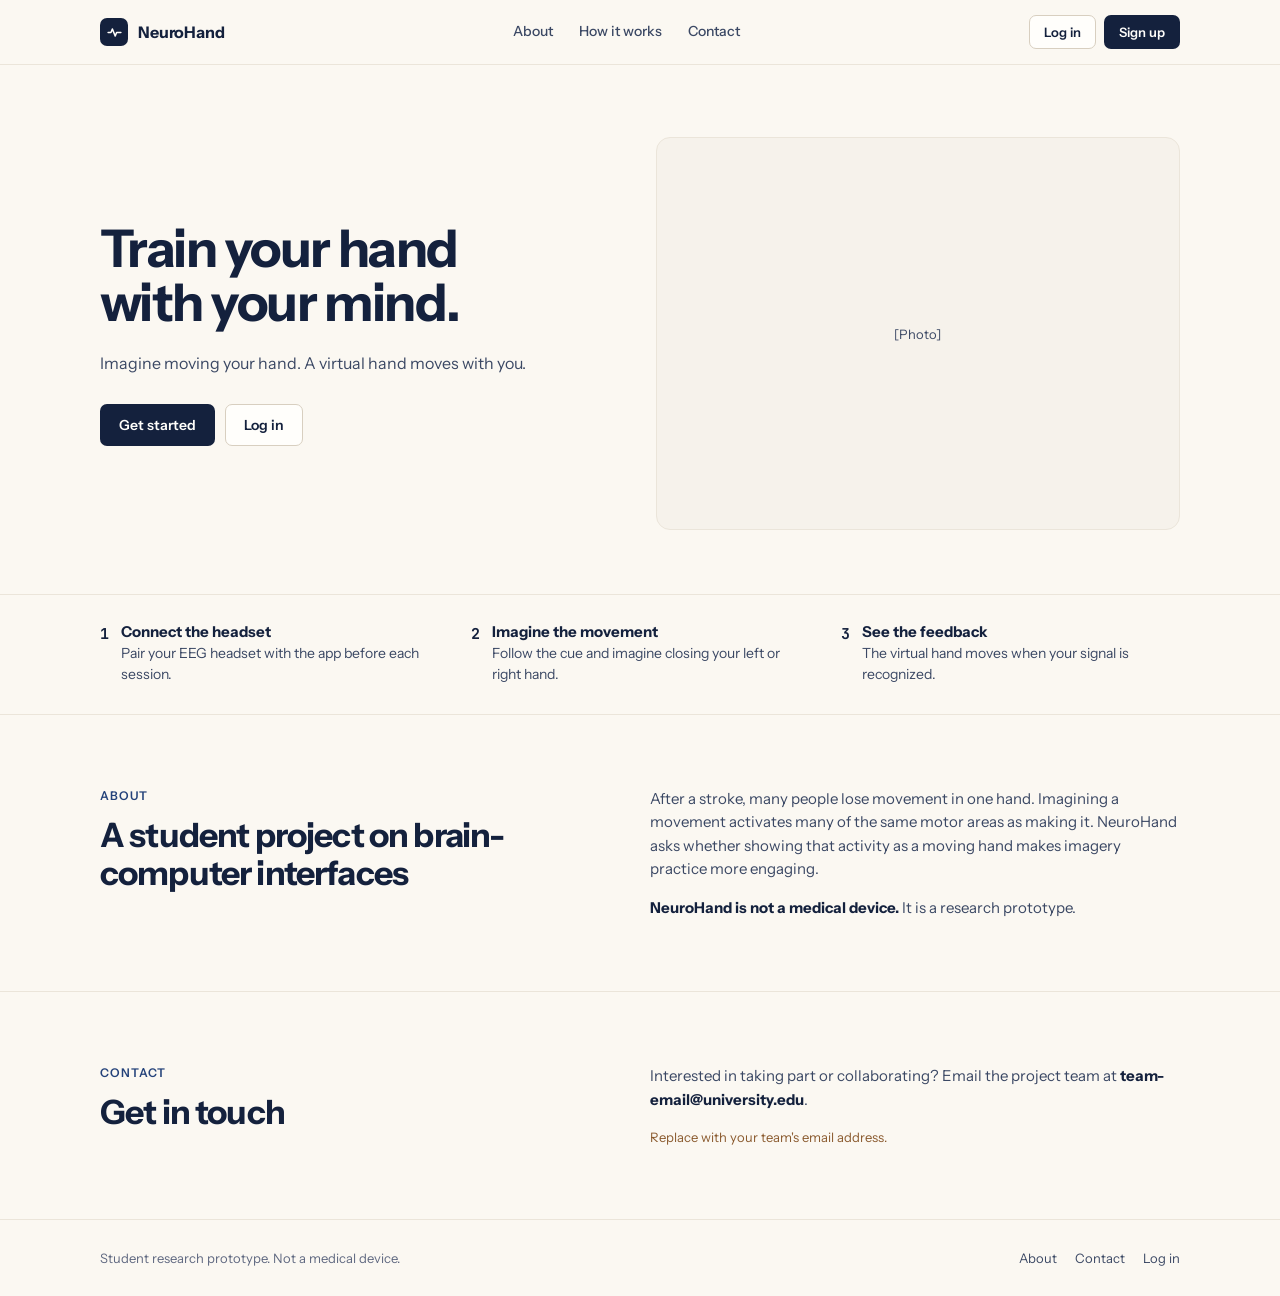
==== commit 856c9c0b: "Lighten the cream in the Navy & Cream theme Co-Authored-By: Claude Opus 5.5 <noreply@anthropic.com> " ====
--- a/index.html
+++ b/index.html
@@ -8,7 +8,7 @@
   <link rel="preconnect" href="https://fonts.googleapis.com">
   <link rel="preconnect" href="https://fonts.gstatic.com" crossorigin>
   <link rel="stylesheet" href="https://fonts.googleapis.com/css2?family=Instrument+Sans:wght@400;500;600;700&family=JetBrains+Mono:wght@400;500;600&display=swap">
-  <link rel="stylesheet" href="css/style.css?v=20261105q">
+  <link rel="stylesheet" href="css/style.css?v=20261105r">
 </head>
 <body>
 <header class="site-header"><div class="wrap header-row">
@@ -54,7 +54,7 @@
     <span>Student research prototype. Not a medical device.</span>
     <nav aria-label="Footer"><a href="#about">About</a><a href="#contact">Contact</a><a href="login.html">Log in</a></nav>
   </div></footer>
-  <script src="js/main.js?v=20261105q"></script>
-  <script src="js/i18n.js?v=20261105q"></script>
+  <script src="js/main.js?v=20261105r"></script>
+  <script src="js/i18n.js?v=20261105r"></script>
 </body>
 </html>
--- a/css/style.css
+++ b/css/style.css
@@ -915,11 +915,11 @@
 .sim.has-3d .sim-cue-big, .sim.has-3d .sim-cue-sub, .sim.has-3d .sim-count { text-shadow: 0 1px 12px rgba(0,0,0,.65), 0 0 2px rgba(0,0,0,.5); }
 
 /* ---------- Color themes (Settings > Color mode). Contrast checked: text >= 4.5:1 ---------- */
-:root[data-nh-theme="navy"] { --bg: #f7f1e6; --bg-app: #f3ecdf; --surface: #fffbf3; --surface-2: #f6eee0; --line: #e6dccb; --line-strong: #d2c5ae; --ink: #14213d; --ink-2: #3b4864; --ink-3: #5f6880; --teal: #24427a; --teal-strong: #162d57; --teal-soft: #e4e9f3; --teal-line: #a3b3d1; --btn: #14213d; --btn-ink: #fffbf3; --on-teal: #fffbf3; --note: #8a5a2e; --ok: #2c7549; --warn: #935b11; --bad: #b13f27; --ok-soft: #e4f0e6; --warn-soft: #f5e6c9; --bad-soft: #f6dfd6; --trace: #68728c; --focus: #24427a; color-scheme: light; }
-.theme-prev.navy { background: #f3ecdf; }
-.theme-prev.navy .tp-side { background: #fffbf3; border-right: 1px solid #e6dccb; }
+:root[data-nh-theme="navy"] { --bg: #fbf8f2; --bg-app: #f8f5ef; --surface: #fffefb; --surface-2: #f6f2eb; --line: #ebe5da; --line-strong: #d8cfc0; --ink: #14213d; --ink-2: #3b4864; --ink-3: #5f6880; --teal: #24427a; --teal-strong: #162d57; --teal-soft: #e4e9f3; --teal-line: #a3b3d1; --btn: #14213d; --btn-ink: #fffefb; --on-teal: #fffefb; --note: #8a5a2e; --ok: #2c7549; --warn: #935b11; --bad: #b13f27; --ok-soft: #e4f0e6; --warn-soft: #f5e6c9; --bad-soft: #f6dfd6; --trace: #68728c; --focus: #24427a; color-scheme: light; }
+.theme-prev.navy { background: #f8f5ef; }
+.theme-prev.navy .tp-side { background: #fffefb; border-right: 1px solid #ebe5da; }
 .theme-prev.navy .tp-bar { background: #14213d; }
-.theme-prev.navy .tp-card { background: #fffbf3; border: 1px solid #e6dccb; }
+.theme-prev.navy .tp-card { background: #fffefb; border: 1px solid #ebe5da; }
 .theme-prev.navy .tp-card.short { background: #e4e9f3; border-color: #a3b3d1; }
 .theme-opts { grid-template-columns: repeat(auto-fill, minmax(132px, 1fr)); max-width: 900px; }
 @media (max-width: 640px) { .theme-opts { grid-template-columns: repeat(2, minmax(0, 1fr)); } }
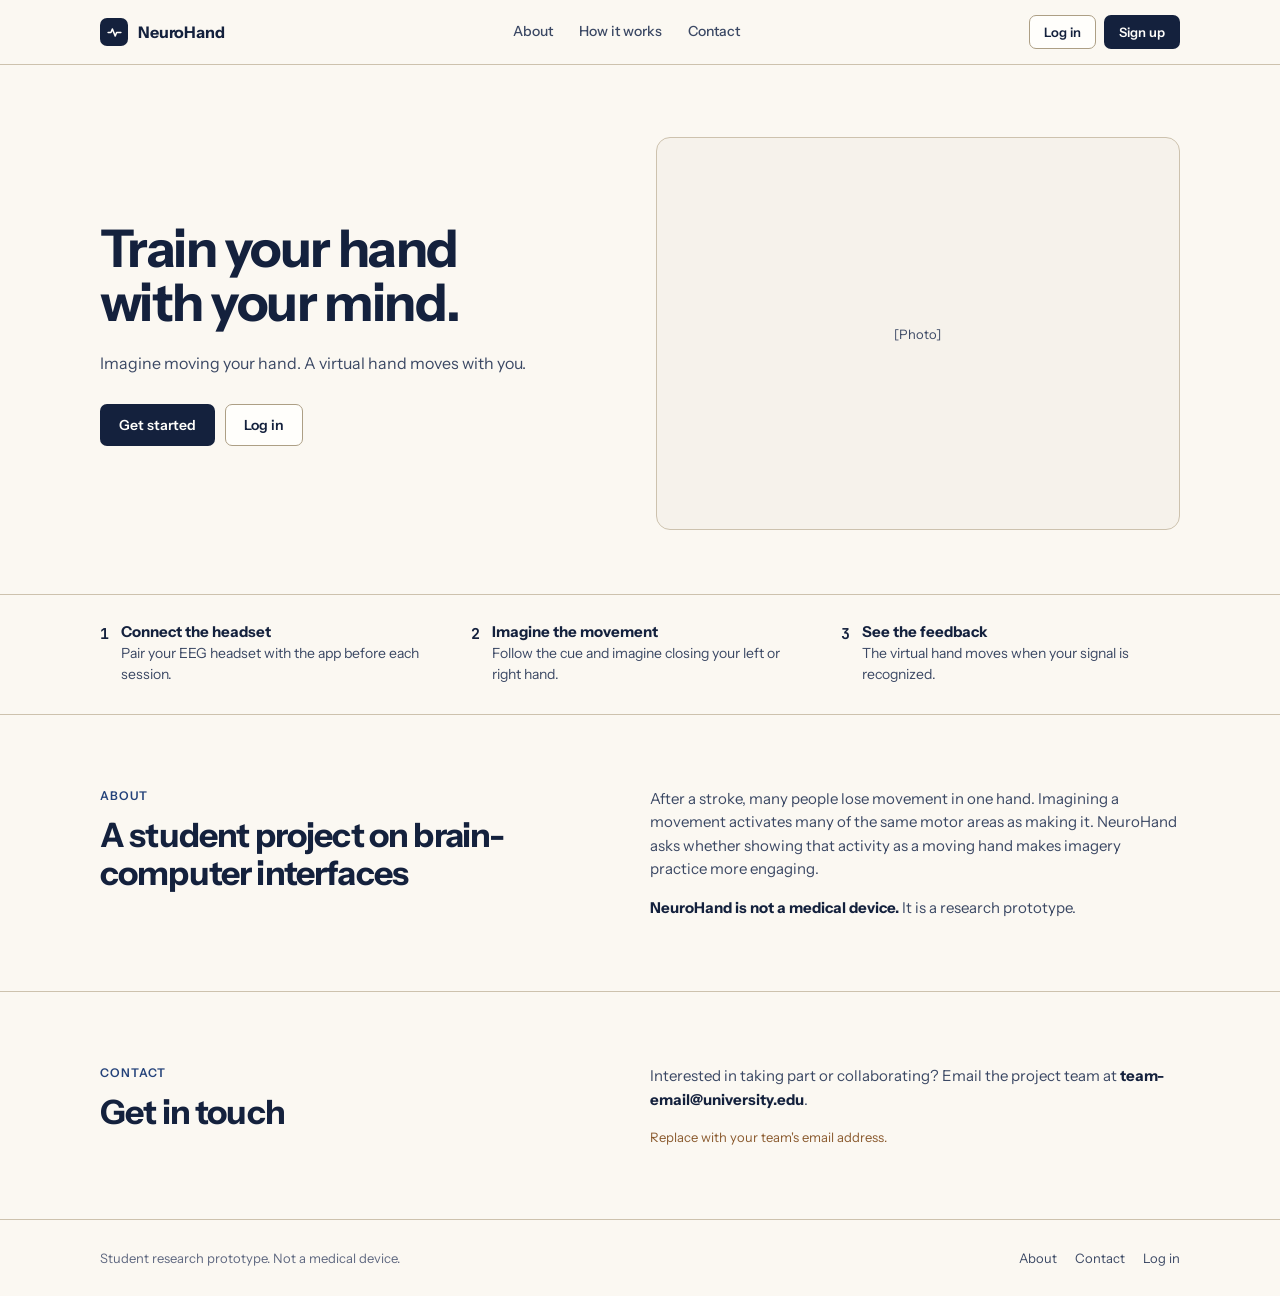
==== commit 2a7991d3: "Make divider lines clearer in the Navy & Cream theme Co-Authored-By: Claude Opus 5.5 <noreply@anthro" ====
--- a/index.html
+++ b/index.html
@@ -8,7 +8,7 @@
   <link rel="preconnect" href="https://fonts.googleapis.com">
   <link rel="preconnect" href="https://fonts.gstatic.com" crossorigin>
   <link rel="stylesheet" href="https://fonts.googleapis.com/css2?family=Instrument+Sans:wght@400;500;600;700&family=JetBrains+Mono:wght@400;500;600&display=swap">
-  <link rel="stylesheet" href="css/style.css?v=20261105r">
+  <link rel="stylesheet" href="css/style.css?v=20261105s">
 </head>
 <body>
 <header class="site-header"><div class="wrap header-row">
@@ -54,7 +54,7 @@
     <span>Student research prototype. Not a medical device.</span>
     <nav aria-label="Footer"><a href="#about">About</a><a href="#contact">Contact</a><a href="login.html">Log in</a></nav>
   </div></footer>
-  <script src="js/main.js?v=20261105r"></script>
-  <script src="js/i18n.js?v=20261105r"></script>
+  <script src="js/main.js?v=20261105s"></script>
+  <script src="js/i18n.js?v=20261105s"></script>
 </body>
 </html>
--- a/css/style.css
+++ b/css/style.css
@@ -915,11 +915,11 @@
 .sim.has-3d .sim-cue-big, .sim.has-3d .sim-cue-sub, .sim.has-3d .sim-count { text-shadow: 0 1px 12px rgba(0,0,0,.65), 0 0 2px rgba(0,0,0,.5); }
 
 /* ---------- Color themes (Settings > Color mode). Contrast checked: text >= 4.5:1 ---------- */
-:root[data-nh-theme="navy"] { --bg: #fbf8f2; --bg-app: #f8f5ef; --surface: #fffefb; --surface-2: #f6f2eb; --line: #ebe5da; --line-strong: #d8cfc0; --ink: #14213d; --ink-2: #3b4864; --ink-3: #5f6880; --teal: #24427a; --teal-strong: #162d57; --teal-soft: #e4e9f3; --teal-line: #a3b3d1; --btn: #14213d; --btn-ink: #fffefb; --on-teal: #fffefb; --note: #8a5a2e; --ok: #2c7549; --warn: #935b11; --bad: #b13f27; --ok-soft: #e4f0e6; --warn-soft: #f5e6c9; --bad-soft: #f6dfd6; --trace: #68728c; --focus: #24427a; color-scheme: light; }
+:root[data-nh-theme="navy"] { --bg: #fbf8f2; --bg-app: #f8f5ef; --surface: #fffefb; --surface-2: #f6f2eb; --line: #cdc2ae; --line-strong: #ad9f85; --ink: #14213d; --ink-2: #3b4864; --ink-3: #5f6880; --teal: #24427a; --teal-strong: #162d57; --teal-soft: #e4e9f3; --teal-line: #a3b3d1; --btn: #14213d; --btn-ink: #fffefb; --on-teal: #fffefb; --note: #8a5a2e; --ok: #2c7549; --warn: #935b11; --bad: #b13f27; --ok-soft: #e4f0e6; --warn-soft: #f5e6c9; --bad-soft: #f6dfd6; --trace: #68728c; --focus: #24427a; color-scheme: light; }
 .theme-prev.navy { background: #f8f5ef; }
-.theme-prev.navy .tp-side { background: #fffefb; border-right: 1px solid #ebe5da; }
+.theme-prev.navy .tp-side { background: #fffefb; border-right: 1px solid #cdc2ae; }
 .theme-prev.navy .tp-bar { background: #14213d; }
-.theme-prev.navy .tp-card { background: #fffefb; border: 1px solid #ebe5da; }
+.theme-prev.navy .tp-card { background: #fffefb; border: 1px solid #cdc2ae; }
 .theme-prev.navy .tp-card.short { background: #e4e9f3; border-color: #a3b3d1; }
 .theme-opts { grid-template-columns: repeat(auto-fill, minmax(132px, 1fr)); max-width: 900px; }
 @media (max-width: 640px) { .theme-opts { grid-template-columns: repeat(2, minmax(0, 1fr)); } }
